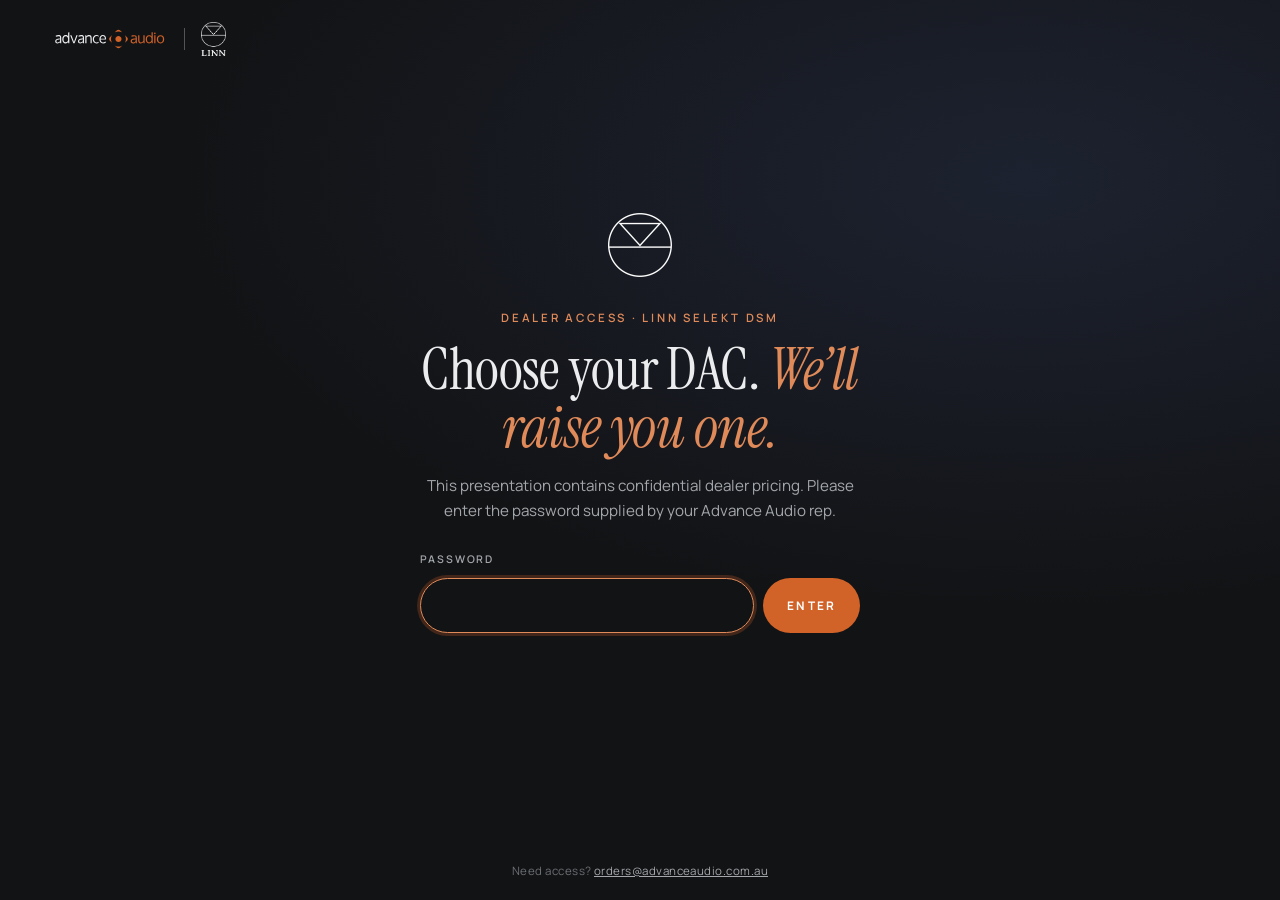
==== index.html @ c3625531 "Rename to Summer Incentive, combine dual mono totals, remove Hybrid savings, add credit timing note " ====
<!doctype html>
<html lang="en-AU">
<head>
<meta charset="utf-8">
<meta name="viewport" content="width=device-width, initial-scale=1">
<meta name="robots" content="noindex, nofollow">
<title>Linn Selekt DSM Summer Incentive · Dealer access</title>
<style>
@font-face{font-family:"Instrument Serif";src:url(fonts/is.woff2) format("woff2");font-style:normal;font-display:swap}
@font-face{font-family:"Instrument Serif";src:url(fonts/isi.woff2) format("woff2");font-style:italic;font-display:swap}
@font-face{font-family:"Manrope";src:url(fonts/mr.woff2) format("woff2");font-weight:300 700;font-display:swap}
*{box-sizing:border-box;margin:0;padding:0}
html,body{height:100%}
body{background:radial-gradient(110% 80% at 80% 20%,#1d2230 0%,#121315 60%);color:#ebeced;font-family:"Manrope","Segoe UI",system-ui,sans-serif;display:flex;flex-direction:column;-webkit-font-smoothing:antialiased}
header{display:flex;align-items:center;gap:1rem;padding:1.4rem clamp(1.25rem,4vw,4.5rem)}
header img{height:24px;width:auto}
header .sep{width:1px;height:22px;background:rgba(235,236,237,.3)}
main{flex:1;display:grid;place-items:center;padding:2rem 1.25rem 4rem}
.card{width:min(440px,100%);text-align:center}
.em{width:84px;height:84px;margin:0 auto 1.8rem}
.eyebrow{font-size:.72rem;letter-spacing:.24em;text-transform:uppercase;font-weight:600;color:#e08a5a}
h1{font-family:"Instrument Serif",Georgia,serif;font-weight:400;font-size:clamp(2.6rem,7vw,3.6rem);line-height:1;margin:1rem 0 1rem;letter-spacing:-.01em}
h1 em{color:#e08a5a}
p{color:#a3a6aa;line-height:1.65;font-size:.95rem;margin-bottom:1.8rem}
form{display:flex;flex-direction:column;gap:.8rem;text-align:left}
label{font-size:.66rem;letter-spacing:.18em;text-transform:uppercase;font-weight:600;color:#a3a6aa}
.row{display:flex;gap:.6rem}
input{flex:1;min-width:0;background:#121315;border:1px solid rgba(235,236,237,.2);border-radius:999px;padding:.95rem 1.2rem;color:#ebeced;font:inherit;font-size:1rem}
input:focus{outline:none;border-color:#e08a5a;box-shadow:0 0 0 3px rgba(209,98,40,.25)}
input[aria-invalid="true"]{border-color:#e07a68}
button{background:#d16228;color:#fff;border:0;border-radius:999px;padding:0 1.5rem;font:inherit;font-size:.74rem;letter-spacing:.18em;text-transform:uppercase;font-weight:700;cursor:pointer;white-space:nowrap}
button:hover{background:#b4521f}
button:disabled{opacity:.6;cursor:wait}
button:focus-visible{outline:2px solid #e08a5a;outline-offset:2px}
.msg{min-height:1.4rem;font-size:.85rem;color:#f0b49a;text-align:center;margin-top:.4rem}
footer{text-align:center;font-size:.72rem;color:#6b6e73;padding:1.4rem;letter-spacing:.04em}
footer a{color:#a3a6aa}
</style>
</head>
<body>
<header><img id="lg" src="img/aa-logo-rev.svg" alt="Advance Audio"><span class="sep"></span><img src="img/linn-white.png" alt="Linn" style="height:34px"></header>
<main>
  <div class="card">
    <img class="em" src="img/linn-white-mark.png" alt="" style="width:64px;height:auto">
    <div class="eyebrow">Dealer access · Linn Selekt DSM</div>
    <h1>Choose your DAC. <em>We’ll raise you one.</em></h1>
    <p>This presentation contains confidential dealer pricing. Please enter the password supplied by your <span id="co">Advance Audio</span> rep.</p>
    <form id="f" autocomplete="off">
      <label for="pw">Password</label>
      <div class="row"><input id="pw" type="password" autocomplete="current-password" required autofocus><button id="go" type="submit">Enter</button></div>
      <div class="msg" id="msg" role="alert" aria-live="assertive"></div>
    </form>
  </div>
</main>
<footer>Need access? <a id="ml" href="mailto:orders@advanceaudio.com.au">orders@advanceaudio.com.au</a></footer>
<script>
(()=>{
try{const q=new URLSearchParams(location.search).get('cur');const tz=Intl.DateTimeFormat().resolvedOptions().timeZone||'';
 if((q&&q.toUpperCase()==='NZD')||(!q&&/^Pacific\/(Auckland|Chatham)$/.test(tz))){document.getElementById('lg').src='img/advanceone-reversed.png';document.getElementById('lg').alt='Advance One';document.getElementById('co').textContent='Advance One';const m=document.getElementById('ml');m.href='mailto:Jason@advanceone.co.nz';m.textContent='Jason@advanceone.co.nz'}}catch(e){}
const E={salt:"8tZRMT6qLvkjR2O4I3Btpg==",iv:"pLkXzGleBt6xHDmc",it:310000,ct:"MPg3t91vBuZoal6Qp0/whgM9BFX2VvFXicbFtIkhNlQHrHoRWWVrbKGJF5WBDw45H5qel2COP7BXXV1QLJ49Uj78dGaTVwNsBlkGSDuSEYeD7BZfj4XALqH7YcWMFu6HdrAeunS0TGyP/EjVxHPGcnUlglDa49ks70tp0a1qAYIx1kLC/GRxydonJAafRtN8pytjqERQDye8ZQ7wVkMMoae81VNpFuWRQyeRXO5BH0YT2KS5wDyWqnlazdCBWkVQK3SfkPi4LPST/p+JigCYuyKFnUuxArcajb69dMBMDS75RmN68kxUsr+/UZ+zxWxGzC+Le6ps47Yi3jefv8Zo9gHho3p8/jyYjpB9oUQ3HP1OSwkU51knMxDXx+GKHihGMCTPVBwvW0sYoH3PqzZZbzOjUEcZAf43yKUjoWHvBUPsAexRtKQ0KnH+8ihWHthz+C8lSHK7T2XItrksYYJYyd2h21wbCK0vForAkSramEIPSZ0z0FVLUWBgM5JdMvpk9+cn7ij14W9iwMZaWdv61tuRq2U1P0G/Cxj3mv9dZdQPeuZPS8EilKGKzb7vxGDbjMdvnQ9MkpDZ+OeTp1tEoBu3AKSa1H99E0XrCkdq8dL4D8yPrOhksvDpj8daI/R8AHoLhyjEhIbp3b5tQlw4CIiboatZk99oJFw4hZuEtnewEK30JMKRxjpLJKphFPq9BYS/ZkKkoXA/zzkw5+QfIpfNd+jbY3/KX8oJLMzY57S0VMBSmTXqvYUB/J0h9vbJk3BdTWyrFlldT2Uc+Ik+8Lipmk9hpY9ZdE5oeDmEL0Su9TXCTHlDJf+nhodiUUrH3ArtiBnfjBr6yK3/Fu96sF015llMVe4jdiuajmdR+HZvW+M3SnHOCRKsl0sBkPN1MljfY/4yH4jfQds0GDEScRec/1pJlqX+wFtkpf7kPgXM6+uTd6skZmwiXMEvRfpZP6PZC0/k2LcDv5f8s7/64HLedBLDLSXzxLHe36FieSP9ioyHuYWO4qUomHqHvW7QpwRDnTRH05BevUQMyEnY9aIikdesGK3KSlxgUp4n4ukQFfgirD86cWZQ4AN4GbgcFpx1bvnlLyi3BbvzmrT05ushVhwUQv5ocg1evvcnDiFTx4jiU7I7D/eqOxiNusUcGtaPieOzi8CnVD3Qo70uITQfT8wC36WgmsnbEFbxsjaVlXjqDVxKbn6CoT/DPtaZWXol3p4znrYiR6LQkyQB+eUyVZ7ht72oMQoS483DEUzP2+IhZN3HKmz1Bdpx2o3jGTyp/svt7l2jYdTuCn2cg0okr2ZzhSFqmTiMscBE+2h/BwVWw+Ldw1aMfR79+rdaRAQQwWjmt71/0xOuEaJYqiIE4K7DglA8beAgxpA4Q5Y95qW3MKVvvt9YID08Desj4QKDIn1qOcEnJuBLCAyX1m+a7TDAwqc0qSkdT47lA5fKRfl2Sk9UMMCy21ybGsb1LjCaSbmluvOASICmShO1j8pALlUEDh417y7fS4VR3kZohPIVTkJ/TJKO83pYHbzuz10AhZLn3z42sMePHtR3QWSJaiNQKleZsmGe+JOfYYxxmEKfi8VVY9eCYGf5CYL45ltkysC3YPfh/[base64]/0JmaN3EmSfM1PNxCSe45UVdpHtiEeHpF6ACamoPOF5BRpb9WDcEj427zs4wEROenxn4885u5/QGqBYml7JaBISfVcqcfihH0uH84isUmZ+TQLT73rKuiiS5UxLsk4jjqUG6XH3INKYL2xuITp8r/hth8WhINdpzGhfu1GXyWRzkQrkrO8Sakj+IhGAxQLlIiimXEQDAiP0ct0f+hakOPcZH58a7Iacz6o4ys3kvcfDMA8n3ALUlxHgjCTeKfFFEBnMAmE7ku8LMns/k1BPQOaaPvMY+B+yvC+J/oRxPHtsmfPh/XVDMA5U+Ogi0ORdcRyistvYrom5kcF/MOrMEPMMDql18jF8A97SGEuGSs2iDl/Lsn/GXgrIxTLgpDwpGpr5d9ca/bZISrTi95BJ3fGnOjq+j7d9MUM3ben12anXpWsNZp4xiYScw1hERpvBZLv3lDmCMIrbD9hX7V2spTYIXItZ5ul31L8rhHAqj1+Fo8T5ne+Jz9fGPpnDzvVjqbg9RveRwRhk/7cooyhNTdFN6qX0b/RwkseUD/[base64]/vBLYRwDbeE8VdWRIBjYMOkQYBK2S1jckOKFkF0KZv6R91PtX5YVCxwkApVG/9Her+kPUBgOrVoYp80VymvdRWF/wW7cByBsB24YHx/ZlHOR22fVygwcvWyJBTN8zdSfexhds6vrQsWhGF9uA4gsJvDunUKd46T7plit4sLAKqOd5oCNaO7c2hle+L859Pd/TuDHDvrujayVVNtOxeICMumU3R9EbFAEn2lN9ewA3veCsNfJ8zoJ04uuPJZIvPlzn8XRbL/4pXyNlBY9v/xRCSzAnJ6eNhqheVha0fghLJE/KIxMgy32dul7OHf0H+RK5nIsHPCqZVszie7WumHfw67O/76wNwtTplBFK2AGMRR08+XjfCTwCR0anWXMs4c+OjYsejngM199oBecu/nNnx9JuDvVBjRRm60zWKunL9b7EWbxjcVrpn2G3lNQr1l/hxFZgP5lT3EtfzkoYxBW06lZldHJKBbLt76Gz3cpchIy4C31xYh0mGEOjoUzAhcB4yaOdylBLI0qboqILP3GR80lPDFFW51i2BkKgkIJdVw1sFpaj4uNtbmVLblbfYLLqcL5AoPae5DkjvrXJwEzZ9VCMd45/6s4rcQojoxhNYwbRzCHC1PqNk3bHV5Qmp9c1C58LHHDF4J3Wo5RCEufuPuXzSsO/LG3TjoPC9SofFbvrKxKi7NH2dHgearpEBQLOvXxbjzExZGlFMyO1/CBvSnHjaPu2M4NJzyD4g7Mc366uqMOi8JcHA+0/ewmucjrQvyakwCwIxnqoA6OioKgCRtz7+KbkirijUjorUO+IHK6057fu7NduRYUqOG1vmWzeHpNY2v1dMTvE/3b85BmIBvMyKqBk1kP6ZwmAz23lM/sQiTyV8Pf5D2N8+twP0jBsnP4LGnS7qd0fKuS9PiNAngUJ3WKJzq7aZkKrcsm7vzRC6cHePG8aoGrIGc/kSY+aANovct6rBPxsFWhXL7F/5PcJ85svE2mRgDEkP/AuspkviqnBOysbkRElhzC0Ak4F2jttMPjyyBVATdjy91G0HCg76u81o+iMVN+6fKc9oEhLwUOwrMbXpNINbbL2EZoc2VibhYQsmIWxg+2OFx/3VzFdNpFQxRTIA0/p7SJ6qQ7lRWcTrtlZQHixONJNzGzXlEYtxsHmnqq+RnP++f9Cy+wOBTB4Aozn5zVjIUMaAsPk/FBPmHEFjPKF/ewV/tlm8Wv91IRtV/aW6FYPSdK4kd3svHWUNqdlvpieGqaUx6SlrXFxIPS33uOhTLB17GLBzA+19GCqEElHawU0pOcxNKztuOXdoN0MzNPPCWjoiWAES2e7mabOHt4NnpYinkI+0SM54i0FOKXmtahnQ2HWqFjNwN84++dyf8GdTqW2t7cZN/[base64]/N9GXDjg+P8ctxnGw7HtznPb3RyyU6jo6K5aIo2SjpW0nRHwFza+SzgKl1WMDbOItx7Ykj732szAYvlo4UTfrk7xCuik2ISdHGYmVZziyIl6+4LBd2ZqO3shd/+GZgxNGvcfJkPw53GKp+qaAvMvFX6Zr/1plEuNFU+m5FyNY2xpNJH4D8vneObEZsEldeYh1Ztqh24kVqqasjJaRPOKbd6aIdsJJyQIylincoxZMutHKVvItdxcB0NUnfxDqv7VX1av8N/Ephi4n+Uv8Hw+mgmAu4tkQCWhbzxK9Bwo/OWaBj7xLOjeVC9divxZtmhL1ljJ8fECsfqm+F7AAxvZIr+3WRYX3JIcjiMi8pmydu5ZGQYGXCMak+koSWwHCP9agxTlec/YpMnVkB3xAuwZU2BCciEVda+smZPV3JPLauna9oAXMMc09UWbXp/61c+Cv20NTIc++/4RWBiyphJRpwFfCiLYJ4/HFiE1EOPiWCmZ0iQFuB2NCh5QK0Gmh3J9BKrXJmoy+kjA3Ykoe/15qY+J+YKG23jM/FWHweHG4nd6iOYcyK2/1+FoCmIg98/aRuzCbzN1IbLoQ+5K8qHP3Bq2UjMgdPCUkFb/uTjyUzz7OzNo2tQ37XMlQly28MZ1yECgJND9eAv2o8I7kL040LTfiNGtmwVdXpV2ChzeqMHfOobR3PdRN0Y7F2hKpcrwyv2jFdAEYZXrJL+xP0Qyc/WOPsN33vgsxrXM6stEp9UOtyt1FekZWl4kHJoXVC/5SwR9+Cmwk1BeTYRopwr5rfxjTsKYr9yn1hAttFLJ1L7FKqoR/LwpCp6FKNEvxpN/6UleEg/TVEki5bxQfEGTE6w6LIa8M+pWEGp7IzGf/8nUCEGUyKVQA0Q9G9Ghse79nY2y/sNB/solUrBKIzexdfl3j0/TAZvSwT2bOLA2PQySFiyAl5vUSSrwGxv3xSdfniQvyKA6LqVeRjzikc7Dv629WWOfaFnZf7oCvMKrMdEEfkmnyInkjQuswnbZvOlSg11rTWD6FPUbAnvuxq7mUYq6ZOVqDoFN5dkz6Fy8LqULQ2GJ9wBWD1KG1PHNy7Mz4oJ4n10eR3unVICAG/FwhPLqdXc0h65KlVcTubLiJ8DqeSpTE9BE0lQzh0gyNdyb3YqUdoJSHkXr+OwPXhkoATVkdz9qpqrE7ieC/A3zldZLvl54aWv32xBZSi+bZ+MtMH4R63q9lujsxPRrpzzOcxYArrIHiaDQ4bsHPu2nzf4EVYDXWeE/g2q8DwLw8gnajlQuw2D82vZBS//Xc9T1FQ+zxbcUuAaPLGlkSWNv3YZygoot+EB7hFplIhlT0VguYQaIo79HJjeQnBcJUHwZUC7In3XinLxhU5HasaR+n8ZrdPFPZoqdlPeU5B2b/uV2tDG1KbKhb5IC+m822rxx2kckFEw3kgSCoLmUsadP/Wt6aVY1wzqNjNhGcIuKbcCEMevksX+vCamnty9xSBFl5EtAcD9n2tQrJURoLWbfctkB7VgxO4i6uiOutM0VFZB0xibqaaggroE60F3uR8gzZYpEvexXTSz8vlAvsSSX1F/QUwUPQfPcf9okF4P2ciB1ELMiGvlhezbNnx2NA8/EUq4CT7p3AgKNq9dAShkPckG8OSEpfpcvc+oHpT+ScqNuBA0tXlhWO0ctzr7YqTDHJbE9H5dy023DTE+uOInrRinRr1xv2CCw4sNRBrV86ptOW/Lfq2rQH2uR0W9JyGA0ivZyd/0RlpRG3a2nH9fhHacf9SWxfq44EpTICht+J/qln/ongKtPT6T2a/F2ZxM6reWCfFcRxrD4VsNWxH/+Gd1eysxQD/wej7/5CmJBEgxEe5nh3DWACiOAjlbE311AmqzX1HFF0a8Z/V+QmIeViFGN90RlUgb2xrH35s3ZOx93nzpCv1trK699c990n6SY9fltkgvlAxanTjXjxIncj3LsnjbgWCUP/tzx4R6+mrRHCI1DWrOWjzOBFl1iysErE4bKdwSxPVxGbeCZsSeefNdZST7ONCzlApt5WCUZ19ckU7Z6V1TxzX95eobxMwtk3tVXDdzGx3X7lH0z6VKnxcSLqg4ooebuoFvs4ZK20QpWRRPB9RuRppVH/NRa+Ginfi8b2sV5i1ZtpnSCO4TRQL/DYGRIYdB5PVq/hppwg67hTXucbKzkzkptEeGhbcoXHb0WKKZMNjgT9b6ImfAM5suDoibNe7684nbkEumt1VNoYw2zQsYAdkZetI26Awojju6D3otVowN6dlWqhHQGmvP9g0sWZSEjZx57IMGAlnqXg/wrhRE5skpfVGdcg6GkWqgbftr3oO5cB0JRaftqz2dq1vA+ViH0Wmff67Sf81pKspdcMx/WVOCetKwFUMYm1gwVYUI0lVY04xMUh/wmeXNMHFiFouYWS3mOC84NxxT5WWBT4ESP2zxpTLlsUiphCt+9zBci+VFn1Qbw4bldzSR2XzF5FHhj0ZZJ7hkaLnTMpOyCwIs7baBxmw+sHr0+llig21beKtVSbF9rJ8p6U9S8Y2RyM1m5nN/MEIpqUy3YCAd4torlc6SkNoxRt7kRVyvMJzi1JOSeOCJUqZ8YOTel8V9vXUXS3MDb5B5wUxR10hrAXc8irDq9mZwtysgcUu4G5019oX1VwznoTsOc8M/S683aErTFZiLY/MRHERP7yxp53mAF/9bZlZwBnQwEEcMh1J4X9qYtXFoGdKNj5LXWIGePGSv10GUoTPIraBkLXvPSRe45nDeHqyuRvandsgg9HC5O9clGB/GbPOLJOCVVf9hxqL7VsDVLY5wTFu58q0klfKN14XVPXOntvHBwWu8ccVFoScX1ZuWBYS8Q54xYalihP6Q/k0EzVAzcka1tlGEH59eFC7k2qW2TAwy0qlwkFn1urT8OqGaTTRccQ9fIXcQMIOU6znYevbHVtm+VZ1NDUzm+5GqATuslAdG4AczsO1cw31f7ylIgtoCd8omYkHJ4H7aMefa6ppawUBejykv1O8aBx4PM6N3hvQhAD9/pstc969bT+TyJJj6eXRTgvUFR2hN6sIlpHda3w+h/VL0bPG5uYSg1Scucj+2KfeTLhf6rR+iADqbX4WhseMJLoVYMq06UrnqZ8NiamNck4NfFlF5I54EDcKGWDeoghSt+iwnhA8IG8z/yllx9yx5BE0R08xLo1cbllvM9GHjzNX7+GiU/6gIDRYgE44XxRW+CqLbNSV1VQ2RL339jqI8pSZHKOWXiuv+FvHQYALowTsyF7Obd8EMegzMu+KT7bITV+BQQ4bho2F54dIVfdioX2YSKyVqgmdWUKwnCJqw/DJuR0IvbZqPek3YB1jNwdGuD11loqi7hvnTSavyYkj398zhh25KehhdU1V6KakhEG/ovpYK5BejWgfhIlST7t3OwfTUWJ+/+aOFdZcNRDgcz+ZizLp7/2DQVQu0OQ+p7Lbm5hQgRxVq5TvqeEtLbmU5qIphpOyK3qF9P5L11ab4aiuIUha6KfIonMAdowyDcWxS0YWImHGQoCnPKvFIqqW9h529u1zbvlgaA16l7bK2KeLWDbjWbYdht9wbPJaD0NPUYjWQNo8AL6iSGX++ax01/O0s2IrugPkWG7bKcIPoBVhRlDcmV91l0XH4vO72CaQvRsh0B2Opcy8tZZIbdD6il9+1L2udPzfYo9IX4DgfWM2Y1Q0MJ2dC5oa1lgFHpPr3BpShU5vXeSJ2QRRJBjbwjm05HTs7ARpOeMLJa7Qvs/Vzg6bC3yyJaYPIji/gtfu1KjEeW/m7jN2SJZmU+ZoCgMUBCGSFtR5Uvuq8rwQ4l2YI+ziPSDPVvD7Z+lUAj3n1xMXBe0ePwzPx6+HtwcSJk2bZhmAPC6FgtI3PWjfkmcdw6M1dniST7U5tpqstw/z8hgo4lOKoOZyhYQWu+nw+xBcn8WJovQl+OqwwxKIrTdFeCXgyLzKUihdi4sb3IfchK1lU1CwaNPgfUlZucTSBjPIw017SdKZ2V0ov91ncM/CganBhl1tagWw/P+kJzYY+XJIqq6h6DBKyrZfo7SxDrh5VdRMblo1CWnyQQcvZR5avdxptVocd2+89duNxzA6sj6UBgVx/h8TiInGlPPCRI3IQw11Kd+HJmm+wQFFoqPjerA24LKIMmxOyQgfN2sTJCv4v0UAYuUtFH65Wl/QV4oA1UvcO0PjIv2SMQNOiJq7hWzzzoGdcKtxC+uTfiAgGTR/Mzm/kZm1H418rkJcQK0HWTXOYD/JQ0vEcu0j+z8FAyRR5F3O9pX0cRHwYb+xTA5m5XcAw5rIL1YZOSfo5O724dTXTj6VLSl+BvYFETyCCpEG2U0AH4Q8GnF6RQeU+6usJ6Bk9qFj1OavutfmwNpSQ9pFKL4IwXc+ii6iYliGynjWvZ3bK7bfAfRAWNdoLFs31EGaXLYmkm4f0UxIJXc/92E86n5oWX8ePG441HQnDUZOuIVq7hrRrjKBfz/y1WbFyKcXu+xWROOeFaX9s6VnD+tKbIISRqqcM2F3MvovcELmC9NYjFqiSdjDHnRPWTgwvsrJviXqybH+uy66YZa/Gvw0EsNbjG9z8cGocbbxP/kG3BgEd47U0BZr8ljBilq2Y99GDsbDYID+VNZHVxmljZ4XETv/KijRnE8Gv7qPH8ZraH7stQgTKHFUkHQ2t/DhKv3FdmRwJfOa5o70mqPe21CknjBRJlUHbyNneziriqSByyWC39NiilXIgMC7QhdPkhiQb+miIxgo3nmk214sC7EwzFrec2/WuX5T9MRRstuyWgHp5fD4KMU+eYDNtPGSu/C45ueL4rXl41P8+RXHAN/sKODf4ZLv6LX7rJfl8xgcJaCkK+1H3HUcsLaD6WBV+lKW+RjNot4ec5CDayVJxFJvUSCZS5mC41IO0/E5FKOYIO9F/HYPqdaguCic1+q3ss1q3T6msN7PK8G8MfMdJWHn8ZHv4Of+ETvSIognETzyim5SihF1+7ZEN/AMrVB0U0U95jueyIXMC6ZGdr8JOAuQ/ojhOTElRzChBHsqhG2hNsJi7Piq+8HCXgXIpbXaz2xy+4vJgw26caFeZ3qwOpD5su8kioTfhSdXxFzy2dEAvMwsASri7IZGQzhYOyG/+Fswk3kJbDGIj/yCWO4BU/hrE+zvleZAgiloEoq0TZca/78cUivUvcMIONlXZikQ8FBJf8/s17i0OTlOgNxJg/r7EGBYo7KTNaxJ4APSEohi53sIHpdU3h+Ym8Xcq4X+cJlA7BdZBvAaJbiCB0UAKopc7pOfaL52Bij7MJr66NVB9qHlfR73b3RWO9UcLtAB2BXkphMmqRWjrY+p8NM9L7P2usFNhlfmkgKYL2M6Tx4wK84SE09K/dZ1+SmiUXd61svJ42OWBbvy/0xUbvqm2J/AUS99XwcSbnDb2FBe7HpRvED0NBRWyRFtbNRm9PU92BhL/[base64]/R89bWC4h87Zh1ECZaQP2tqIts7MdY6gNxaMrfsc3qdq6HI67Q+WZrWPkzTXrnq8cBKZaXYJxKKXs+xkgAMve0q8hnXxsOSnrCWNAYNQsFdMHPw+mT+05Y6WBKy8PZOQgFCqwPzVMExb+LZumaVqnuTOO/JmoRtwJUNr5DNJDX40S3ngjiXN/FYg6SSyFP1P+LKU7OWXeLPT1KCUDQPFQ35H+nhVR9/044sqmHlJY2d6BUzY+1lrEX2laHptykysPVbNIjsGvWzUcNbY0bfUH/Bd/CwTftk+mtmPrCtAnoj775h9IcwBUjBPNW+VrjljDYOsX/WZcppYQ/[base64]/YyMTqiHNGaLdyz2ArAetDPUo3KvzhCyISFzzPUqp2ozZJdIUPSJGfVWltEmYXNqvG1hi+6lIqTt22csa9JUz94wdFZUXM7LWzqSPQjGftCbHz69cfqC7WYNmDARtCg0vgeDApS0YI2cjHsflMtqcFZeanNKc+M2nutfX29Eng87m5hMn0ybBwwwgUpQJQt64Mgr4/WjzLiXzR62Bzh39m2qXFJiLSzlfXgI9PlnrcKSMlfgjXBKd7FEZeboeOLTbOvYfYHQVuunoyNpLVA1mcC//Brz/KJ2q0oPt6SJNIKe8PFw5UB8KpMGIhrAa2riI1JcVBtF6dOf8RCtfCjhxnBrXFg8i8MNJ5rbp8tvQiqbR/72WDCkWyK6+zYgyBuNOaqcpGIm+Xt9Kq+xEBLYfTcpUajW9Z9wDWv70PTz68vYnqYzVj5uNdjxN3BDVyOjRoWVCT9g0He7j6t/f/I5clwWENYk1ea+YNjBgSF6vHhAj2qgbBKM+1vh4whh6Ec9wHd2U62WC2ZQrOV/WoSdjUKhQyN3sOypFv8XIcz14THY1CqDa6eBC0o1emhRuw9oXHyltjEVhE6rY9YT3YtjR5eoYgDmec3f/lC2AHl9rORa/WIKOb1/AxsB2FEXdr0FbuK6VEJJtNMAC5VqHvmCMbDw+cXczU7Ma1A0b1BB/F9SZCHD1elo8PhI2MaC/s5reXxJ8cP60+N+s3jzaiz3AmEprZrSkmK8lKdrkWbaibzAmVUcycXFPrc5wpjEgxpuH5brn7/QNMamt1hwyitCC/BgexzNUyFwtTuEe3y7nMKmLCcJeVI1JXYjEpHfB+jC2mptsPHZoDmoWk8cdm6nb5jnC33oL3cAHZLgODZ2W+0BttjjojnPzEWm5cfheRwhXd6e0L6kZy+ab9B1f9QOjOJmoJQ5y/E7/nXc5l9PA2OLtsgc3CAcWshBjbQrnX2NyHS9H8LpE23E/wh33nJ0ri1ygIyhBXqTkxQ027DkLhDxsv7bIaG5d+YDXfxpketTUlGMXvFsdNw7lZJqsL0r/s2qLGaoLPIzVE5R2ZZ0fi02kyEt/B43LDe70cKR4OCoPf1tcBrpSphc6TiuPiVp5pSsy/qyERCgiRn5obH0Hn5ijKZKmAutT1l7UZkVL2l8QopQ6PsxD7JO80wCV5TIDl7mMYezJsKk6Mz1rQx/6HeioXe9JdbHSUbsPuHy0jNIdHdd3xgeTlLbVrnzpm3N5JFVAKR5ZztcCxhW+6L9mJ7sldP8ZSM001wYv8oqhKiccigcGV6EjAlXs+DgXc67ZTA1uLV9TZQzbwKCTe8MF2Su9TUuIlEgmqvKhxUjsZPlltwK25XRkz/jGazDIijgkOs88H65J4mH9FBk0LUSh9Kl40XWgVzV25XiYtoskPZPr6xB+DLfRexsnRuEd7YkpVtC+B9M4cRk4bd7DB0Fx/94/nZvdq6KVAN+cX80vYtJYonDhSzdtlfRGalGuua36dHkDuPRHJE819lCWgk+K5jBLY3ZrFM+tY98LGXgeVDbj/1S3LwUP7sJMvB3KmT/KyiQVHwCSG1zdCdYXr6rqj3XxpIgbScHSkM1WCZ2Zx1TMyaAjx54eJED5DDYVTRRz0518P9X0MXlPPa13Tvw1QgweZ1gP2a2sll743XuOXao61J3ZEvP+Cz42c76J8vWYmGnvj2cOf1qtAWpwAnBDrj/BDjE6b1KIgmggfqJsrwCWEG6yO62PC/XxpiaCNxvyh3KDqdYAFvrcTjO4Dr8XSaiAT2Stb5+9Pdvu8cy/gfRjFI4NH0/1lvYkDhFKBgkFbAPC8wyv32uQL1NGv05JY0lMaovcOq/TtJC08JwzBwM9mgxy53V2AWJmdAsgM1pdAM8V6iOLeoc8CufbiALYTs+pCeZJUsr63qgDWjngkJf4dMhhtHcq2sP2sXlfrUuaV7riWIh/TfXEvyCtfgPU0wWcJOaYmPeWB3LaRFLxLL8IJ+GhlPHkyPd2II3WeN/uSz7Wu2KEBhjUbXmlQy55n7gtJOHkcVhsPrsB63VdNX3VdnfapZQTEIzuH3u7yDBY1/n3pjrhtWjh+uEs4Z8LXNwJSwK/OhTzejElbDr0m0rZx3VtAsTRhLL9YczVKfcBcp35Ys3TuyCQ7hJKFRwhaC0UP6azsHnbfQmtaytHptw0PnGtsncUpvEBr5ZaJ1g26POGh8XX06/pWfbN5BWeXIpYiKkeGbWVcJbCclDQXiXpZHuJiCg7lFzhhpb7UtlJtmZlTYoGdpJ9s8U6INwGVPRVJ/lS/4FC6oOJtRGu4a/LYXqZSbglY3nvBx1kAbe/EYiJ/SK55jO4TSnVyMNAYnlEySNPewSALzKNHBKpbAX7kVJyewkt0kxTYtPXbaMyswncIeZdB0+WzMK1B4tMhKEh4WOOFm5V3sHaYBG29fp8DRNuUag2zxxm/SFoYRi6418+Md9ta+CTekl2uY6iiVfVdSzew1n6zH4ZWO3lf/TzuQizrl4ttC89U8h1QvfUzY9exZZd+GpRIkcx2MuHNPXVIa9d18B7c+OsEGTBnMofrqjSXmTgVoEX0zRZ/2kNXQuHjX81UPrZOchTornG/mzbaPCbusotfJSggvq4troF0h3Qx/0Ay3SBzbsr4RxwPVQTJcIKtbTUgzzWIe8h2YDZInZihcLYCKylEp9TeLWafjuxO9TQ6YDqyATI/GRIRGOVKrUAXGeoKxX7RJB5vVUP1hGjYJgqJtBDstNU9Vva0UyqBX8JXoTxVRINlvBk8dBwIC/jx7D75mKjV0dDpcE1PK8HOGCybV7QY60LW2cO5i8U7rzhJikM4hcFlhGX+2tPnySjrDb1eD26dQQ2utuOwy2NtONYisp8+g5Wx5Loyiw0c8GmmHdnqzzUVtT2ZOISkS/CKipTlNA3f9gXwNXbVK1njr5usRMZyFCNoh6ltBfbeNOUPSrbJmB3Flb9Dm147x1GLCA5Ra/qAfuh8BXxI83UNQbBGZ4+bZixpwKi9WLPVBxO7373XOF7xp7p8f0hBT4ufouXFNir/cz9EUQ3ECN0dK6wAR6kwu04QoALRwCXuMi02izFNvHvcEUPMfv31xGetFTp+WibLrhe4C3cf3UUHhQ7e2YyO90yrJ5XcTQBWhx0CpknU4AdGsH8Qi9UQeRN1WowzyWd1Gv28lrrlr2k99lSWA+mBqAMpbPsgh1NlRctmiDyk6zTlPuVTbWiFSGbJ1ioa1QKElpBc/BciwC9CASY5Cht7bURzdA3F2QL4P86DrfXMXrAU0AnhLb125GFafTkicibFWF2cK7EY6v3l+GjbDXyXitQ9Z8+Kt+duI2PWDp2AIt3T9ve6wgL01jv2XNloxDlfVP1KEe5v5llXl/onm+jHltuQuNanzqdaVulCh1bj+AJQOZexK3NFmtqkCi763pXE4Eve7ZuFt1oxQXsFOCObW2VoKk7CVP/uDhkaWP54Nu5Krr76eb4TsJ4mzTIx9J29qCDe/kj5uFaMWEnv7NnXfqdHY4txv8PpcBxNV/i+HyxuzTpuLKklN3gW+EOc4vD1jHIJjvUiX5bujyN+HrMpwIWcIVD6hlKy1WpQKFgufW3/8fq58XuBSNOzqZ0Q/2ZGi/n5xg/sD/kIxQPrmWvcyV/twN6yoFY0QpY02gCXg19GIEmZOvk7GtpIFc1/LDHOkM/THyuf0ZKELMJTt9qoyIC8A4ZuudYCh75qvuWE9OTH4u2DU99VJZWWr/7PMjd56UHL5jAt8G2v6k+0wz1YtEW2HVzAtJkeFeZ25kEtmGzm+VcN5x74B/d02X1U8yEA69w2i3LO2LVgXIdXZxBogsLeGAivzi5NiepE2oQqLIx2uOzXUWa7/BbveHxTQU8Jgo/g1n3kWW6pDuXHVEw0pFR2ZH3hT3PJlcvbt6KCe5jxQyYktT14shPtxhhzjix6yQRcuKQWfo5JS50CIVbdioWojEELg=="};
const b64=s=>Uint8Array.from(atob(s),c=>c.charCodeAt(0));
async function unlock(pw){
  const base=await crypto.subtle.importKey('raw',new TextEncoder().encode(pw),'PBKDF2',false,['deriveKey']);
  const key=await crypto.subtle.deriveKey({name:'PBKDF2',salt:b64(E.salt),iterations:E.it,hash:'SHA-256'},base,{name:'AES-GCM',length:256},false,['decrypt']);
  const gz=await crypto.subtle.decrypt({name:'AES-GCM',iv:b64(E.iv)},key,b64(E.ct));
  const stream=new Blob([gz]).stream().pipeThrough(new DecompressionStream('gzip'));
  return await new Response(stream).text();
}
const f=document.getElementById('f'),pw=document.getElementById('pw'),msg=document.getElementById('msg'),go=document.getElementById('go');
f.addEventListener('submit',async e=>{
  e.preventDefault();if(!pw.value)return;
  go.disabled=true;go.textContent='Checking';msg.textContent='';pw.removeAttribute('aria-invalid');
  let html;
  try{html=await unlock(pw.value)}
  catch(err){go.disabled=false;go.textContent='Enter';
    if(!window.crypto||!crypto.subtle||typeof DecompressionStream==='undefined'){msg.textContent='Please open this page in an up-to-date browser (Chrome, Safari, Edge or Firefox).';return}
    msg.textContent='That password isn’t right. Please try again.';pw.setAttribute('aria-invalid','true');pw.select();return}
  document.open();document.write(html);document.close();
});
})();
</script>
</body>
</html>
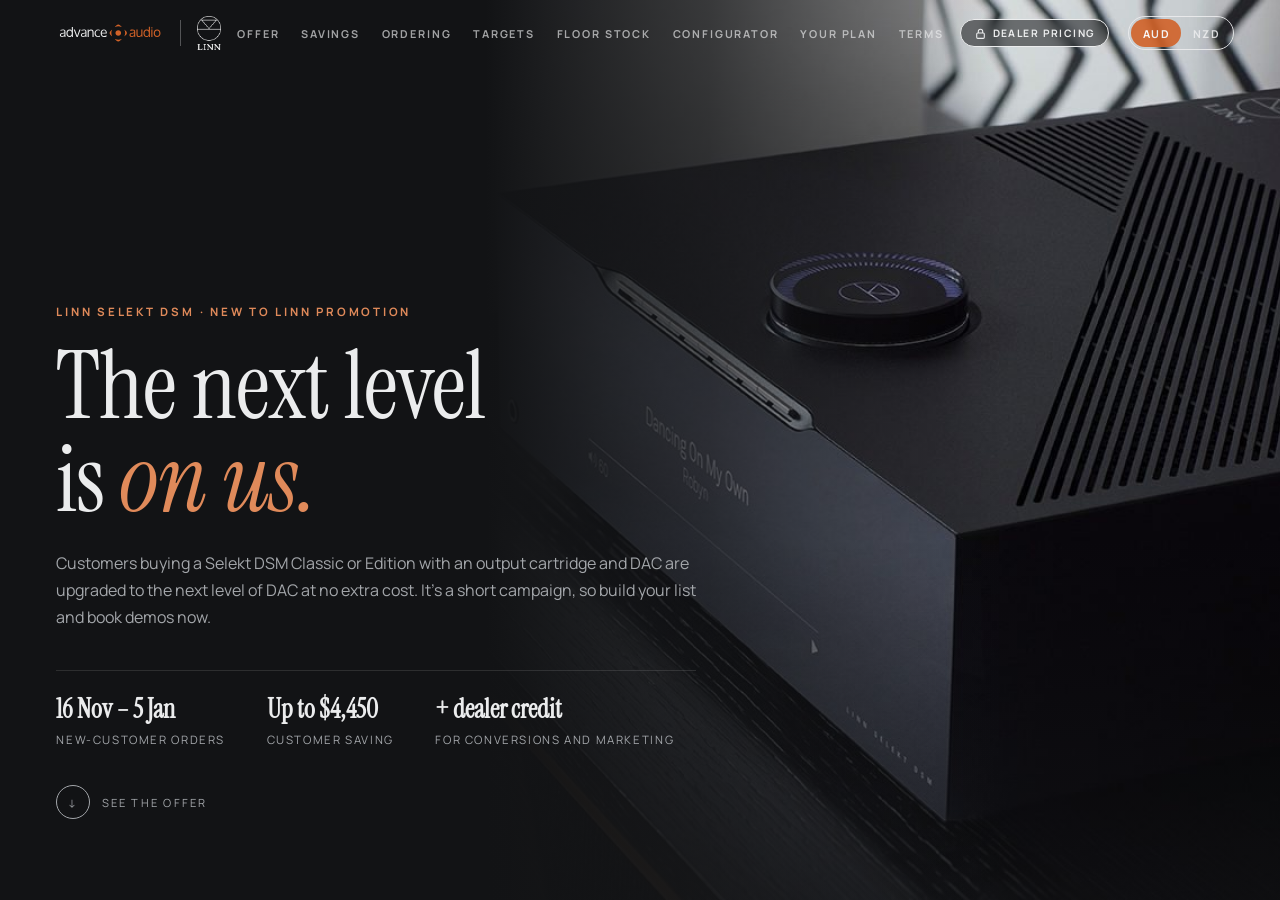
==== commit ed9837e4: "Public RRP view by default; dealer pricing unlocked with password Co-authored-by: Perplexity <norepl" ====
--- a/index.html
+++ b/index.html
@@ -3,81 +3,563 @@
 <head>
 <meta charset="utf-8">
 <meta name="viewport" content="width=device-width, initial-scale=1">
-<meta name="robots" content="noindex, nofollow">
-<title>Linn Selekt DSM Summer Incentive · Dealer access</title>
+<script>document.documentElement.classList.add('js')</script>
+<title>Linn Selekt DSM Summer Incentive · The next level is on us | Advance Audio</title>
+<meta name="robots" content="noindex">
+<link rel="icon" href="img/linn-black-mark.png">
 <style>
-@font-face{font-family:"Instrument Serif";src:url(fonts/is.woff2) format("woff2");font-style:normal;font-display:swap}
-@font-face{font-family:"Instrument Serif";src:url(fonts/isi.woff2) format("woff2");font-style:italic;font-display:swap}
-@font-face{font-family:"Manrope";src:url(fonts/mr.woff2) format("woff2");font-weight:300 700;font-display:swap}
+@font-face{font-family:"Instrument Serif";src:url(fonts/is.woff2) format("woff2");font-weight:400;font-style:normal;font-display:swap}
+@font-face{font-family:"Instrument Serif";src:url(fonts/isi.woff2) format("woff2");font-weight:400;font-style:italic;font-display:swap}
+@font-face{font-family:"Manrope";src:url(fonts/mr.woff2) format("woff2");font-weight:300 800;font-style:normal;font-display:swap}
+:root{
+  --ink:#121315; --ink-2:#1a1c1f; --ink-3:#24272b; --line:rgba(235,236,237,.12);
+  --paper:#f3efe8; --paper-2:#e9e3d8; --text:#ebeced; --muted:#a3a6aa; --muted-dark:#6b6760; --body:#4a4741;
+  --copper:#d16228; --copper-soft:#e08a5a; --copper-ink:#b4521f; --lline:rgba(18,19,21,.14);
+  --serif:"Instrument Serif","Iowan Old Style",Georgia,serif; --sans:"Manrope","Segoe UI",system-ui,sans-serif;
+  --pad:clamp(1.25rem,4.4vw,4.5rem);
+}
 *{box-sizing:border-box;margin:0;padding:0}
-html,body{height:100%}
-body{background:radial-gradient(110% 80% at 80% 20%,#1d2230 0%,#121315 60%);color:#ebeced;font-family:"Manrope","Segoe UI",system-ui,sans-serif;display:flex;flex-direction:column;-webkit-font-smoothing:antialiased}
-header{display:flex;align-items:center;gap:1rem;padding:1.4rem clamp(1.25rem,4vw,4.5rem)}
-header img{height:24px;width:auto}
-header .sep{width:1px;height:22px;background:rgba(235,236,237,.3)}
-main{flex:1;display:grid;place-items:center;padding:2rem 1.25rem 4rem}
-.card{width:min(440px,100%);text-align:center}
-.em{width:84px;height:84px;margin:0 auto 1.8rem}
-.eyebrow{font-size:.72rem;letter-spacing:.24em;text-transform:uppercase;font-weight:600;color:#e08a5a}
-h1{font-family:"Instrument Serif",Georgia,serif;font-weight:400;font-size:clamp(2.6rem,7vw,3.6rem);line-height:1;margin:1rem 0 1rem;letter-spacing:-.01em}
-h1 em{color:#e08a5a}
-p{color:#a3a6aa;line-height:1.65;font-size:.95rem;margin-bottom:1.8rem}
-form{display:flex;flex-direction:column;gap:.8rem;text-align:left}
-label{font-size:.66rem;letter-spacing:.18em;text-transform:uppercase;font-weight:600;color:#a3a6aa}
-.row{display:flex;gap:.6rem}
-input{flex:1;min-width:0;background:#121315;border:1px solid rgba(235,236,237,.2);border-radius:999px;padding:.95rem 1.2rem;color:#ebeced;font:inherit;font-size:1rem}
-input:focus{outline:none;border-color:#e08a5a;box-shadow:0 0 0 3px rgba(209,98,40,.25)}
-input[aria-invalid="true"]{border-color:#e07a68}
-button{background:#d16228;color:#fff;border:0;border-radius:999px;padding:0 1.5rem;font:inherit;font-size:.74rem;letter-spacing:.18em;text-transform:uppercase;font-weight:700;cursor:pointer;white-space:nowrap}
-button:hover{background:#b4521f}
-button:disabled{opacity:.6;cursor:wait}
-button:focus-visible{outline:2px solid #e08a5a;outline-offset:2px}
-.msg{min-height:1.4rem;font-size:.85rem;color:#f0b49a;text-align:center;margin-top:.4rem}
-footer{text-align:center;font-size:.72rem;color:#6b6e73;padding:1.4rem;letter-spacing:.04em}
-footer a{color:#a3a6aa}
+html,body{height:100%;background:var(--ink);color:var(--text);font-family:var(--sans);-webkit-font-smoothing:antialiased}
+img{display:block;max-width:100%}
+a{color:inherit}
+button,select,input,textarea{font:inherit}
+.deck{height:100vh;height:100dvh;overflow-y:auto;scroll-behavior:smooth}
+.slide{position:relative;min-height:100vh;min-height:100dvh;display:flex;overflow:hidden}
+.eyebrow{font-size:.72rem;letter-spacing:.24em;text-transform:uppercase;font-weight:700;color:var(--copper-soft)}
+.paper .eyebrow{color:var(--copper-ink)}
+h1,h2,h3{font-family:var(--serif);font-weight:400;letter-spacing:-.01em;line-height:1}
+h2{font-size:clamp(2.4rem,4.8vw,4.6rem)}
+h3{font-size:clamp(1.45rem,1.9vw,1.9rem)}
+em{font-style:italic;color:var(--copper-soft)}
+.paper em{color:var(--copper)}
+p{line-height:1.7}
+.lead{font-size:clamp(1rem,1.15vw,1.12rem);color:var(--muted);max-width:40rem}
+.paper{background:var(--paper);color:var(--ink)}
+.paper .lead,.paper p{color:var(--body)}
+.sec{flex-direction:column;justify-content:center;padding:7rem var(--pad) 5rem;width:100%}
+.head2{display:grid;grid-template-columns:1fr 1fr;gap:3rem;align-items:end;margin-bottom:clamp(1.8rem,5vh,3rem)}
+.head2 h2{margin-top:1rem}
+.cur{white-space:nowrap}
+
+/* bar */
+.bar{position:fixed;inset:0 0 auto 0;z-index:20;display:flex;align-items:center;justify-content:space-between;gap:1rem;padding:1rem var(--pad);transition:color .4s,background .4s}
+.bar.solid{background:rgba(18,19,21,.86);backdrop-filter:blur(10px);-webkit-backdrop-filter:blur(10px)}
+body.on-paper .bar.solid{background:rgba(243,239,232,.9)}
+.bar .logos{display:flex;align-items:center;gap:1rem;flex-shrink:0}
+.bar .logos .sep{width:1px;height:26px;background:currentColor;opacity:.3}
+.bar .logo{height:22px;width:auto}
+.bar .linn{height:34px;width:auto}
+.bar .dark{display:none}
+body.on-paper .bar .light{display:none}
+body.on-paper .bar .dark{display:block}
+.bar nav{display:flex;gap:1.35rem;align-items:center;font-size:.68rem;letter-spacing:.17em;text-transform:uppercase;font-weight:700}
+.bar nav a{white-space:nowrap;text-decoration:none;opacity:.66;transition:opacity .2s}
+.bar nav a:hover,.bar nav a.active{opacity:1}
+body.on-paper .bar{color:var(--ink)}
+.seg{display:inline-flex;border:1px solid currentColor;border-radius:999px;padding:2px;opacity:.9}
+.seg button{background:none;border:0;color:inherit;font-size:.68rem;letter-spacing:.14em;font-weight:700;padding:.38rem .7rem;border-radius:999px;cursor:pointer}
+.seg button.on{background:var(--copper);color:#fff}
+.right{display:flex;align-items:center;gap:1.2rem}
+.curnote{font-size:.6rem;letter-spacing:.12em;text-transform:uppercase;white-space:nowrap;color:#f3efe8;background:rgba(18,19,21,.78);padding:.45em .9em;border-radius:999px;-webkit-backdrop-filter:blur(6px);backdrop-filter:blur(6px)}
+.curnote:empty{display:none}
+.progress{position:fixed;left:0;bottom:0;height:2px;background:var(--copper);z-index:21;width:0;transition:width .35s ease}
+.js .r{opacity:0;transform:translateY(18px);transition:opacity .9s cubic-bezier(.2,.7,.2,1),transform .9s cubic-bezier(.2,.7,.2,1)}
+.js .in .r{opacity:1;transform:none}
+.in .r.d1{transition-delay:.1s}.in .r.d2{transition-delay:.2s}.in .r.d3{transition-delay:.3s}.in .r.d4{transition-delay:.4s}
+@media (prefers-reduced-motion:reduce){.js .r{opacity:1;transform:none;transition:none}.deck{scroll-behavior:auto}}
+
+/* cover */
+.cover{background:var(--ink)}
+.cover .visual{position:absolute;inset:0 0 0 38%}
+.cover .visual img{width:100%;height:100%;object-fit:cover;object-position:60% 50%}
+.cover .visual::after{content:"";position:absolute;inset:0;background:linear-gradient(90deg,var(--ink) 0%,rgba(18,19,21,.7) 28%,rgba(18,19,21,0) 65%),linear-gradient(0deg,rgba(18,19,21,.7),rgba(18,19,21,0) 40%)}
+.cover .copy{position:relative;z-index:2;display:flex;flex-direction:column;justify-content:flex-end;padding:var(--pad);padding-bottom:clamp(3rem,9vh,6rem);max-width:56rem}
+.cover h1{font-size:clamp(3.2rem,min(7.4vw,11vh),7.6rem);line-height:.98;margin:1.3rem 0 1.5rem}
+.meta{display:flex;flex-wrap:wrap;gap:1.4rem 2.6rem;margin-top:2.4rem;padding-top:1.4rem;border-top:1px solid var(--line);max-width:44rem;font-size:.72rem;letter-spacing:.14em;text-transform:uppercase;color:var(--muted)}
+.meta b{display:block;color:var(--text);font-weight:600;margin-bottom:.35rem;font-family:var(--serif);font-size:1.6rem;letter-spacing:0;text-transform:none}
+.scroll-cue{margin-top:2.4rem;display:inline-flex;align-items:center;gap:.7rem;font-size:.7rem;letter-spacing:.2em;text-transform:uppercase;color:var(--muted);text-decoration:none}
+.scroll-cue span{width:34px;height:34px;border:1px solid currentColor;border-radius:50%;display:grid;place-items:center}
+
+/* offer */
+.ladder{display:grid;grid-template-columns:repeat(3,1fr);gap:1.1rem}
+.rung{background:#fff;border:1px solid var(--lline);border-radius:6px;padding:1.6rem 1.5rem 1.4rem;display:flex;flex-direction:column}
+.rung .n{font-family:var(--serif);font-style:italic;color:var(--copper);font-size:1.3rem}
+.rung .buy{margin-top:1.1rem;font-size:.66rem;letter-spacing:.2em;text-transform:uppercase;font-weight:700;color:var(--muted-dark)}
+.rung .from{font-family:var(--serif);font-size:1.7rem;margin-top:.3rem}
+.rung .arrow{margin:.7rem 0;color:var(--copper);font-size:1.2rem}
+.rung .to{font-family:var(--serif);font-size:2.1rem;color:var(--ink)}
+.rung .to em{font-style:italic}
+.rung .foot{margin-top:auto;padding-top:1.1rem;border-top:1px solid var(--lline);font-size:.8rem;color:var(--body);line-height:1.55}
+.rung .foot b{color:var(--copper-ink)}
+.cond{display:grid;grid-template-columns:repeat(4,1fr);gap:1.6rem;margin-top:2.2rem;padding-top:1.6rem;border-top:1px solid var(--lline)}
+.cond div{font-size:.86rem;line-height:1.55;color:var(--body)}
+.cond b{display:block;font-size:.66rem;letter-spacing:.2em;text-transform:uppercase;color:var(--ink);margin-bottom:.45rem}
+
+/* savings */
+.sv-top{display:flex;justify-content:space-between;align-items:end;gap:2rem;flex-wrap:wrap;margin-bottom:1.6rem}
+.tabs{display:inline-flex;border:1px solid var(--line);border-radius:999px;padding:3px}
+.tabs button{background:none;border:0;color:var(--muted);padding:.55rem 1.1rem;border-radius:999px;font-size:.74rem;letter-spacing:.12em;text-transform:uppercase;font-weight:700;cursor:pointer}
+.tabs button.on{background:var(--text);color:var(--ink)}
+.sv-grid{display:grid;grid-template-columns:repeat(2,1fr);gap:1.1rem;max-width:1040px}
+.sv-row .px .brk{color:var(--muted)}
+.sv-card{border:1px solid var(--line);border-radius:6px;background:var(--ink-2);padding:1.4rem 1.4rem 1.1rem}
+.sv-card h3{font-size:1.6rem;margin-bottom:.2rem}
+.sv-card .sub{font-size:.74rem;color:var(--muted);letter-spacing:.04em}
+.sv-row{display:grid;grid-template-columns:1fr auto;gap:.3rem 1rem;padding:1rem 0;border-top:1px solid var(--line);margin-top:1rem}
+.sv-row+.sv-row{margin-top:0}
+.sv-row .rt{font-size:.86rem;color:#d6d8db;line-height:1.45}
+.sv-row .rt small{display:block;color:var(--muted);font-size:.74rem;margin-top:.2rem}
+.sv-row .amt{text-align:right;font-family:var(--serif);font-size:1.9rem;color:var(--copper-soft);line-height:1}
+.sv-row .amt small{display:block;font-family:var(--sans);font-size:.6rem;letter-spacing:.16em;text-transform:uppercase;color:var(--muted);margin-top:.35rem}
+.sv-row .px{grid-column:1/-1;font-size:.74rem;color:var(--muted);display:flex;gap:.5rem;flex-wrap:wrap}
+.sv-row .px s{opacity:.8}
+.sv-row .px b{color:var(--text);font-weight:600}
+.sv-row .px.dl{margin-top:-.15rem;color:var(--copper-soft,#e08a5a)}
+.sv-row .px.dl b{color:var(--copper-soft,#e08a5a)}
+.sv-row .px.dl span{opacity:.75}
+.fine{font-size:.76rem;color:var(--muted);margin-top:1.3rem;line-height:1.6;max-width:62rem}
+.paper .fine{color:var(--muted-dark)}
+
+/* ordering */
+.ord-grid{display:grid;grid-template-columns:1.05fr .95fr;gap:clamp(2rem,5vw,5rem);align-items:start}
+.steps{list-style:none;border-top:1px solid var(--lline)}
+.steps li{display:grid;grid-template-columns:2.6rem 1fr;gap:.8rem;padding:1.1rem 0;border-bottom:1px solid var(--lline)}
+.steps .n{font-family:var(--serif);font-style:italic;font-size:1.4rem;color:var(--copper)}
+.steps b{display:block;font-size:.98rem;margin-bottom:.25rem}
+.steps p{font-size:.9rem;line-height:1.6}
+.example{background:var(--ink);color:var(--text);border-radius:6px;padding:1.8rem}
+.example .eyebrow{color:var(--copper-soft)}
+.example h3{margin:.9rem 0 1.2rem;font-size:1.7rem}
+.example dl{display:grid;grid-template-columns:auto 1fr;gap:.7rem 1.2rem;font-size:.9rem;border-top:1px solid var(--line);padding-top:1.1rem}
+.example dt{font-size:.64rem;letter-spacing:.2em;text-transform:uppercase;color:var(--muted);padding-top:.25rem;font-weight:700}
+.example dd{color:#e2e3e5;line-height:1.5}
+.example .mail{margin-top:1.4rem;font-size:.85rem;color:var(--muted);line-height:1.6;border-top:1px solid var(--line);padding-top:1rem}
+.example .mail a{color:var(--copper-soft)}
+
+/* targets */
+.split{display:grid;grid-template-columns:1fr 1fr;width:100%}
+.split .pic{position:relative;min-height:50vh}
+.split .pic img{position:absolute;inset:0;width:100%;height:100%;object-fit:cover}
+.split .txt{padding:7rem var(--pad) 5rem;display:flex;flex-direction:column;justify-content:center}
+.warm{list-style:none;margin-top:1.8rem;border-top:1px solid var(--line)}
+.warm li{display:grid;grid-template-columns:2.4rem 1fr;gap:.7rem;padding:1.05rem 0;border-bottom:1px solid var(--line);font-size:.9rem;color:var(--muted);line-height:1.55}
+.warm li b{display:block;color:var(--text);font-weight:600;margin-bottom:.15rem}
+.warm .n{font-family:var(--serif);font-style:italic;color:var(--copper-soft);font-size:1.25rem}
+.quote{font-family:var(--serif);font-size:clamp(1.4rem,2vw,1.9rem);line-height:1.25;border-left:2px solid var(--copper);padding-left:1.3rem;margin-top:2rem;max-width:34rem}
+.paper .quote{color:var(--ink)}
+
+/* floor stock */
+.fs-grid{display:grid;grid-template-columns:1fr 1fr;gap:clamp(2rem,5vw,5rem);align-items:center}
+.fs-pic{border-radius:6px;overflow:hidden;aspect-ratio:4/3}
+.fs-pic img{width:100%;height:100%;object-fit:cover}
+.bonus{display:flex;align-items:center;gap:1.4rem;margin:1.8rem 0;padding:1.4rem 1.6rem;background:var(--ink);color:var(--text);border-radius:6px}
+.bonus .big{font-family:var(--serif);font-size:clamp(3.6rem,6vw,5rem);line-height:.9;color:var(--copper-soft)}
+.bonus p{color:#d6d8db;font-size:.92rem;line-height:1.55}
+.bonus p b{color:#fff}
+.ticks{list-style:none;display:grid;gap:.75rem}
+.ticks li{position:relative;padding-left:1.7rem;font-size:.92rem;line-height:1.55;color:var(--body)}
+.ticks li::before{content:"";position:absolute;left:0;top:.5rem;width:.7rem;height:.7rem;border-radius:50%;border:2px solid var(--copper)}
+
+/* configurator */
+.cfg{flex-direction:column;padding:7rem var(--pad) 4rem;width:100%;background:#f6f1e7}
+.cfg .head2{margin-bottom:1.4rem}
+.cfg-frame{width:100%;border:0;display:block;min-height:900px;background:transparent}
+.cfg-actions{display:flex;gap:1rem;align-items:center;flex-wrap:wrap;margin-top:1rem}
+.link-btn{display:inline-flex;align-items:center;gap:.5rem;font-size:.72rem;letter-spacing:.16em;text-transform:uppercase;font-weight:700;text-decoration:none;border:1px solid currentColor;border-radius:999px;padding:.6rem 1rem}
+
+/* plan */
+.plan{flex-direction:column;padding:7rem var(--pad) 5rem;width:100%}
+.plan-grid{display:grid;grid-template-columns:1fr 1fr;gap:1.2rem}
+.pcard{border:1px solid var(--line);border-radius:6px;background:var(--ink-2);padding:1.8rem;display:flex;flex-direction:column}
+.pcard .eyebrow{margin-bottom:.8rem}
+.pcard h3{font-size:2rem;margin-bottom:.8rem}
+.pcard>p{font-size:.9rem;color:var(--muted)}
+.offer-chip{display:flex;gap:1rem;align-items:center;margin:1.2rem 0 1.4rem;padding:1rem 1.1rem;border-radius:6px;background:rgba(209,98,40,.12);border:1px solid rgba(224,138,90,.35)}
+.offer-chip .v{font-family:var(--serif);font-size:2.4rem;color:var(--copper-soft);line-height:1;white-space:nowrap}
+.offer-chip p{font-size:.84rem;line-height:1.5;color:#e2e3e5}
+.q{display:grid;grid-template-columns:1fr 6.5rem;gap:1rem;align-items:center;padding:.95rem 0;border-top:1px solid var(--line)}
+.q label{font-size:.9rem;line-height:1.45;color:#e2e3e5}
+.q label small{display:block;font-size:.74rem;color:var(--muted);margin-top:.2rem}
+.q input[type=number]{width:100%;background:var(--ink);border:1px solid rgba(235,236,237,.22);border-radius:6px;color:var(--text);padding:.65rem .7rem;font-size:1rem;text-align:right}
+.q input:focus,.fld input:focus,.fld textarea:focus{outline:2px solid var(--copper);outline-offset:1px}
+.yn{display:inline-flex;border:1px solid rgba(235,236,237,.22);border-radius:6px;overflow:hidden;justify-self:end}
+.yn button{background:none;border:0;color:var(--muted);padding:.6rem .85rem;cursor:pointer;font-size:.82rem;font-weight:600}
+.yn button.on{background:var(--copper);color:#fff}
+.kit{display:grid;grid-template-columns:auto 1fr;gap:1rem;align-items:center;padding:1rem;border-radius:6px;background:var(--ink-3);margin:1rem 0 1.2rem}
+.kit img{width:84px;height:105px;object-fit:cover;border-radius:3px}
+.kit ul{list-style:none;font-size:.84rem;color:#d6d8db;line-height:1.6}
+.kit ul li::before{content:"— ";color:var(--copper-soft)}
+.kit a{display:inline-flex;margin-top:.6rem;font-size:.7rem;letter-spacing:.16em;text-transform:uppercase;font-weight:700;color:var(--copper-soft);text-decoration:none;border-bottom:1px solid currentColor}
+.sumbar{margin-top:1.2rem;display:grid;grid-template-columns:repeat(3,1fr) auto;gap:1.2rem;align-items:center;padding:1.4rem 1.6rem;border-radius:6px;background:var(--paper);color:var(--ink)}
+.sumbar div{font-size:.64rem;letter-spacing:.18em;text-transform:uppercase;font-weight:700;color:var(--muted-dark)}
+.sumbar div b{display:block;font-family:var(--serif);font-size:2rem;letter-spacing:0;text-transform:none;font-weight:400;color:var(--ink);margin-top:.3rem}
+.sumbar div.t b{color:var(--copper)}
+.cta{display:inline-flex;justify-content:center;align-items:center;gap:.6rem;background:var(--copper);color:#fff;border:0;border-radius:999px;padding:.95rem 1.5rem;font-size:.74rem;letter-spacing:.16em;text-transform:uppercase;font-weight:700;cursor:pointer;text-decoration:none;white-space:nowrap}
+.cta:hover{background:var(--copper-ink)}
+.cta.alt{background:none;border:1px solid currentColor;color:inherit}
+
+/* confirm */
+.cf-grid{display:grid;grid-template-columns:1fr 1fr;gap:clamp(2rem,5vw,5rem);align-items:start}
+.recap{margin-top:1.6rem;border-top:1px solid var(--lline)}
+.recap div{display:flex;justify-content:space-between;gap:1rem;padding:.75rem 0;border-bottom:1px solid var(--lline);font-size:.9rem;color:var(--body)}
+.recap div b{color:var(--ink);font-weight:600;text-align:right}
+.recap div.tot{border-bottom:0;padding-top:1rem}
+.recap div.tot b{font-family:var(--serif);font-size:2rem;font-weight:400;color:var(--copper)}
+.form{background:#fff;border:1px solid var(--lline);border-radius:6px;padding:1.8rem}
+.form h3{font-size:1.9rem}
+.form .s{font-size:.86rem;color:var(--muted-dark);margin:.3rem 0 1.2rem}
+.fld{display:flex;flex-direction:column;gap:.35rem;margin-bottom:.9rem}
+.fld label{font-size:.66rem;letter-spacing:.18em;text-transform:uppercase;font-weight:700;color:var(--muted-dark)}
+.fld input,.fld textarea{border:1px solid rgba(18,19,21,.2);border-radius:6px;padding:.75rem .8rem;font-size:.95rem;background:#fbf9f5;color:var(--ink)}
+.fld input[readonly]{background:var(--paper-2);color:var(--body)}
+.fld input[aria-invalid=true]{border-color:#b3261e}
+.two{display:grid;grid-template-columns:1fr 1fr;gap:.9rem}
+.chk{display:flex;gap:.6rem;align-items:flex-start;font-size:.86rem;line-height:1.5;color:var(--body);margin:.4rem 0 .8rem;cursor:pointer}
+.chk input{margin-top:.25rem;accent-color:var(--copper);width:16px;height:16px;flex-shrink:0}
+.chk a{color:var(--copper-ink)}
+.msg{min-height:1.2rem;font-size:.84rem;color:#b3261e;margin-bottom:.6rem}
+.done{display:none;margin-top:1rem;padding-top:1rem;border-top:1px solid var(--lline)}
+.done.show{display:block}
+.done p{font-size:.88rem;margin-bottom:.8rem}
+.done .btns{display:flex;gap:.7rem;flex-wrap:wrap}
+.form .cta.alt{color:var(--ink)}
+
+/* terms */
+.terms ol{list-style:none;counter-reset:t;display:grid;grid-template-columns:1fr 1fr;gap:0 3rem}
+.terms li{counter-increment:t;display:grid;grid-template-columns:2.4rem 9.5rem 1fr;gap:.6rem;padding:.85rem 0;border-top:1px solid var(--lline);font-size:.84rem;line-height:1.55;color:var(--body)}
+.terms li::before{content:counter(t,decimal-leading-zero);font-family:var(--serif);font-style:italic;color:var(--copper);font-size:1.05rem}
+.terms li b{color:var(--ink);font-weight:600}
+
+/* end */
+.end{align-items:center;justify-content:center;text-align:center}
+.end .bg{position:absolute;inset:0}
+.end .bg img{width:100%;height:100%;object-fit:cover;opacity:.35}
+.end .bg::after{content:"";position:absolute;inset:0;background:radial-gradient(70% 70% at 50% 50%,rgba(18,19,21,.55),var(--ink))}
+.end .c{position:relative;z-index:2;padding:6rem var(--pad)}
+.end h2{margin:1rem 0 1.4rem}
+.end .mail{font-family:var(--serif);font-size:clamp(1.4rem,2.6vw,2.2rem);color:var(--copper-soft);text-decoration:none;border-bottom:1px solid rgba(224,138,90,.4)}
+.end .lg{display:flex;align-items:center;justify-content:center;gap:1.4rem;margin-top:3rem}
+.end .lg .sep{width:1px;height:40px;background:rgba(235,236,237,.3)}
+.end .lg img.aa{height:26px;width:auto}
+.end .lg img.ln{height:52px;width:auto}
+.end .web{margin-top:1.4rem;font-size:.72rem;letter-spacing:.2em;text-transform:uppercase;color:var(--muted)}
+
+[data-show-nzd]{display:none}
+html[data-cur=NZD] [data-show-nzd]{display:revert}
+html[data-cur=NZD] [data-show-aud]{display:none}
+
+/* dealer unlock */
+html:not(.dealer-on) .dl-only{display:none!important}
+.dlbtn{display:inline-flex;align-items:center;gap:.5em;background:none;border:1px solid currentColor;color:inherit;border-radius:999px;padding:.42rem .85rem;font:700 .64rem/1 Manrope,sans-serif;letter-spacing:.14em;text-transform:uppercase;cursor:pointer;white-space:nowrap;background:rgba(18,19,21,.55);-webkit-backdrop-filter:blur(6px);backdrop-filter:blur(6px)}
+body.on-paper .dlbtn{background:rgba(243,239,232,.6)}
+.dlbtn:hover{opacity:1}
+html.dealer-on .dlbtn{background:var(--copper);border-color:var(--copper);color:#fff}
+body.modal-open{overflow:hidden}
+.dlmodal{position:fixed;inset:0;z-index:60;background:rgba(10,10,12,.62);-webkit-backdrop-filter:blur(4px);backdrop-filter:blur(4px);display:flex;align-items:center;justify-content:center;padding:20px}
+.dlmodal[hidden]{display:none}
+.dlcard{width:100%;max-width:420px;background:#18191c;color:#f3efe8;border:1px solid rgba(243,239,232,.14);border-radius:8px;padding:1.8rem 1.7rem 1.5rem;box-shadow:0 30px 80px rgba(0,0,0,.45)}
+.dlcard h2{font-size:2rem;margin:.5rem 0 .6rem}
+.dlcard p{font-size:.86rem;line-height:1.6;color:rgba(243,239,232,.72);margin:0 0 1.1rem}
+.dlcard input{width:100%;box-sizing:border-box;background:#121315;border:1px solid rgba(243,239,232,.2);color:#f3efe8;border-radius:6px;padding:.8rem .9rem;font:500 1rem Manrope,sans-serif}
+.dlcard input:focus{outline:2px solid var(--copper);outline-offset:1px;border-color:transparent}
+.dlcard .row{display:flex;gap:.7rem;margin-top:1rem}
+.dlcard .row button{flex:1;border-radius:999px;padding:.8rem 1rem;font:700 .7rem Manrope,sans-serif;letter-spacing:.14em;text-transform:uppercase;cursor:pointer}
+.dlcard .go{background:var(--copper);border:1px solid var(--copper);color:#fff}
+.dlcard .go:disabled{opacity:.6}
+.dlcard .cancel{background:none;border:1px solid rgba(243,239,232,.3);color:#f3efe8}
+.dlcard .msg{min-height:1.2em;color:#e08a5a;font-size:.8rem;margin-top:.7rem}
+@media (max-width:620px){.dlbtn span{display:none}.dlbtn{padding:.48rem .6rem}}
+
+@media (max-width:1600px){.curnote{display:none}}
+@media (max-width:1260px){.bar nav{display:none}}
+@media (max-width:980px){
+  .head2,.ord-grid,.fs-grid,.cf-grid,.plan-grid{grid-template-columns:1fr;gap:1.6rem}
+  .ladder,.sv-grid{grid-template-columns:1fr}
+  .cond{grid-template-columns:1fr 1fr}
+  .split{grid-template-columns:1fr}
+  .split .pic{min-height:46vh;order:-1}
+  .split .txt{padding:3.5rem var(--pad) 4rem}
+  .terms ol{grid-template-columns:1fr}
+  .sumbar{grid-template-columns:1fr 1fr}
+  .sumbar .cta{grid-column:1/-1}
+  .cover .visual{inset:0}
+  .cover .visual::after{background:linear-gradient(0deg,var(--ink) 18%,rgba(18,19,21,.55) 55%,rgba(18,19,21,.25) 100%)}
+}
+@media (max-width:620px){
+  .sec,.plan,.cfg{padding-top:5.6rem;padding-bottom:3.6rem}
+  .bar{padding:.8rem 1rem}
+  .bar .logo{height:16px}.bar .linn{height:26px}.bar .logos{gap:.7rem}
+  .curnote{display:none}
+  .cond{grid-template-columns:1fr}
+  .terms li{grid-template-columns:2rem 1fr}
+  .terms li span{grid-column:2}
+  .q{grid-template-columns:1fr 5.4rem}
+  .two{grid-template-columns:1fr}
+  .kit{grid-template-columns:1fr}
+  .kit img{width:100%;height:180px}
+  .bonus{flex-direction:column;align-items:flex-start;gap:.6rem}
+  .sumbar div b{font-size:1.6rem}
+  .meta{gap:1rem 1.6rem}
+  .cfg{padding-left:.6rem;padding-right:.6rem}
+  .cfg .head2,.cfg .cfg-actions{padding:0 .65rem}
+}
 </style>
 </head>
 <body>
-<header><img id="lg" src="img/aa-logo-rev.svg" alt="Advance Audio"><span class="sep"></span><img src="img/linn-white.png" alt="Linn" style="height:34px"></header>
-<main>
-  <div class="card">
-    <img class="em" src="img/linn-white-mark.png" alt="" style="width:64px;height:auto">
-    <div class="eyebrow">Dealer access · Linn Selekt DSM</div>
-    <h1>Choose your DAC. <em>We’ll raise you one.</em></h1>
-    <p>This presentation contains confidential dealer pricing. Please enter the password supplied by your <span id="co">Advance Audio</span> rep.</p>
-    <form id="f" autocomplete="off">
-      <label for="pw">Password</label>
-      <div class="row"><input id="pw" type="password" autocomplete="current-password" required autofocus><button id="go" type="submit">Enter</button></div>
-      <div class="msg" id="msg" role="alert" aria-live="assertive"></div>
+
+<header class="bar" id="bar">
+  <div class="logos">
+    <span data-show-aud><img class="logo light" src="img/aa-logo-rev.svg" alt="Advance Audio"><img class="logo dark" src="img/aa-logo.svg" alt="Advance Audio"></span>
+    <span data-show-nzd><img class="logo light" src="img/advanceone-reversed.png" alt="Advance One"><img class="logo dark" src="img/advanceone.png" alt="Advance One"></span>
+    <span class="sep"></span>
+    <img class="linn light" src="img/linn-white.png" alt="Linn">
+    <img class="linn dark" src="img/linn-black.png" alt="Linn">
+  </div>
+  <nav>
+    <a href="#offer" data-sec="offer">Offer</a>
+    <a href="#savings" data-sec="savings">Savings</a>
+    <a href="#ordering" data-sec="ordering">Ordering</a>
+    <a href="#targets" data-sec="targets">Targets</a>
+    <a href="#floorstock" data-sec="floorstock">Floor stock</a>
+    <a href="#configurator" data-sec="configurator">Configurator</a>
+    <a href="#plan" data-sec="plan">Your plan</a>
+    <a href="#terms" data-sec="terms">Terms</a>
+  </nav>
+  <div class="right">
+    <span class="curnote" id="curNote"></span>
+    <button type="button" class="dlbtn" id="dealerBtn" aria-pressed="false" title="Advance Audio and Advance One dealers: show dealer cost prices"><svg viewBox="0 0 24 24" width="13" height="13" aria-hidden="true"><rect x="5" y="11" width="14" height="10" rx="2" fill="none" stroke="currentColor" stroke-width="2"/><path d="M8 11V8a4 4 0 0 1 8 0v3" fill="none" stroke="currentColor" stroke-width="2"/></svg><span>Dealer pricing</span></button>
+    <div class="seg" role="group" aria-label="Pricing currency">
+      <button type="button" data-cur="AUD">AUD</button><button type="button" data-cur="NZD">NZD</button>
+    </div>
+  </div>
+</header>
+<div class="progress" id="progress"></div>
+
+<main class="deck" id="deck">
+
+<section class="slide cover" id="cover">
+  <div class="visual"><img src="img/hero.jpg" alt="Linn Selekt DSM in black on a dark timber sideboard"></div>
+  <div class="copy">
+    <div class="eyebrow r">Linn Selekt DSM · New to Linn promotion</div>
+    <h1 class="r d1">The next level<br>is <em>on us.</em></h1>
+    <p class="lead r d2">Customers buying a Selekt DSM Classic or Edition with an output cartridge and DAC are upgraded to the next level of DAC at no extra cost. It’s a short campaign, so build your list and book demos now.</p>
+    <div class="meta r d3">
+      <div><b>16 Nov – 5 Jan</b>New-customer orders</div>
+      <div><b>Up to <span class="cur" data-max></span></b>Customer saving</div>
+      <div><b>+ dealer credit</b>For conversions and marketing</div>
+    </div>
+    <a class="scroll-cue r d4" href="#offer"><span>&#8595;</span>See the offer</a>
+  </div>
+</section>
+
+<section class="slide paper sec" id="offer">
+  <div class="head2">
+    <div><div class="eyebrow r">The offer</div><h2 class="r d1">Choose your DAC.<br><em>We’ll raise you one.</em></h2></div>
+    <p class="lead r d2">Following on from the OTR, Linn is opening the festive season with a New to Linn promotion. It’s a strong way to bring new customers into Selekt DSM and set up the upgrade business that follows.</p>
+  </div>
+  <div class="ladder" id="ladder"></div>
+  <div class="cond r d3">
+    <div><b>When</b>New-customer Selekt DSM orders placed 16 November 2026 to 5 January 2027.</div>
+    <div><b>Eligible</b>Selekt Classic or Edition Hub ordered with an output cartridge and a DAC.</div>
+    <div><b>One per DSM</b>One DAC upgrade per Selekt DSM, even if the system has multiple DACs.</div>
+    <div><b>Customer orders</b>For customer orders only. Demo purchases aren’t eligible for the upgrade.</div>
+  </div>
+</section>
+
+<section class="slide sec" id="savings">
+  <div class="sv-top">
+    <div><div class="eyebrow r">Customer savings</div><h2 class="r d1" style="margin-top:1rem">What it’s <em>worth.</em></h2>
+      <p class="lead r d2" style="margin-top:1rem">Every route to the upgrade, priced on the full Selekt DSM retail bundle the customer pays for and the one they receive.</p></div>
+    <div class="tabs r d2" role="tablist" aria-label="Choose hub">
+      <button type="button" class="on" data-hub="Selekt Classic" role="tab" aria-selected="true">Selekt Classic</button>
+      <button type="button" data-hub="Selekt Edition Hub" role="tab" aria-selected="false">Selekt Edition</button>
+    </div>
+  </div>
+  <div class="sv-grid r d3" id="svGrid"></div>
+  <p class="fine r d3" id="svFine"></p>
+</section>
+
+<section class="slide paper sec" id="ordering">
+  <div class="ord-grid">
+    <div>
+      <div class="eyebrow r">Ordering</div>
+      <h2 class="r d1" style="margin:1rem 0 1.6rem">How to <em>Order</em></h2>
+      <ol class="steps r d2">
+        <li><span class="n">01</span><div><b>Flag the Summer Incentive</b><p>Tell Orders you’re using the Summer Incentive on the order. It won’t be applied automatically.</p></div></li>
+        <li><span class="n">02</span><div><b>Spell out both builds</b><p>Clearly state what the customer is paying for and what they should receive.</p></div></li>
+        <li><span class="n">03</span><div><b>One DAC upgrade per Selekt DSM</b><p>Even when a system has multiple DACs, only one DAC moves up a level.</p></div></li>
+        <li><span class="n">04</span><div><b>Dual mono Organik</b><p>Order a stereo Organik Selekt DSM with a stereo Line Out cartridge and the customer receives 2 × Organik Mono DAC. They pay the difference for 2 × Mono Line Out cartridges.</p></div></li>
+      </ol>
+    </div>
+    <div class="example r d3">
+      <div class="eyebrow">Order example</div>
+      <h3>Selekt DSM Edition, Line Out, Katalyst</h3>
+      <dl>
+        <dt>Pays for</dt><dd>Selekt DSM Edition + Line Out + Katalyst DAC · <span class="cur" data-p="Selekt Edition Hub|Line Out|1|pay"></span></dd>
+        <dt>Receives</dt><dd>Selekt DSM Edition + Line Out + Organik DAC · <span class="cur" data-p="Selekt Edition Hub|Line Out|1|get"></span></dd>
+        <dt>Saving</dt><dd><b class="cur" data-p="Selekt Edition Hub|Line Out|1|save"></b> to the customer</dd>
+        <dt class="dl-only">Dealer</dt><dd class="dl-only">Cost price <span data-cp>inc</span> <b class="cur" data-p="Selekt Edition Hub|Line Out|1|dpay"></b> · receive <span class="cur" data-p="Selekt Edition Hub|Line Out|1|dget"></span> dealer value</dd>
+        <dt>Order note</dt><dd>“Summer Incentive: Selekt DSM Edition + Line Out + Katalyst, upgraded to Organik through the promotion.”</dd>
+      </dl>
+      <p class="mail">Send orders to <a data-mail href="mailto:orders@advanceaudio.com.au">orders@advanceaudio.com.au</a>. The configurator below prints the exact build to quote and order for any combination.</p>
+    </div>
+  </div>
+</section>
+
+<section class="slide" id="targets">
+  <div class="split">
+    <div class="txt">
+      <div class="eyebrow r">Who to call first</div>
+      <h2 class="r d1" style="margin-top:1rem">Start with the <em>warmest</em> opportunities.</h2>
+      <p class="lead r d2" style="margin-top:1.2rem">There’s been no notice period on this one. It arrives straight after 343, and it’s a shorter campaign, so build a prospect list, book demos and start conversations now.</p>
+      <ul class="warm r d2">
+        <li><span class="n">01</span><div><b>Selekt DSM considerers</b>Customers already looking at Selekt DSM who haven’t committed yet.</div></li>
+        <li><span class="n">02</span><div><b>Great speakers, weaker source</b>Customers with good speakers and amplifiers but a less impressive source. A good demo will encourage them to make the step up.</div></li>
+        <li><span class="n">03</span><div><b>Older Linn streamers</b>Existing Linn customers with older streamers, particularly Akurate or Majik DSM.</div></li>
+      </ul>
+      <p class="quote r d3">The demo is key. Let customers hear the difference between DAC levels, and show the long-term value of Selekt’s upgradeable platform.</p>
+    </div>
+    <div class="pic"><img src="img/target.jpg" alt="Linn Selekt DSM beside a walnut loudspeaker" loading="lazy"></div>
+  </div>
+</section>
+
+<section class="slide paper sec" id="floorstock">
+  <div class="fs-grid">
+    <div class="fs-pic r"><img src="img/floor.jpg" alt="Linn Selekt DSM in silver on a timber sideboard in a living room" loading="lazy"></div>
+    <div>
+      <div class="eyebrow r">Floor stock</div>
+      <h2 class="r d1" style="margin-top:1rem">Hear it <em>to sell it.</em></h2>
+      <p class="lead r d2" style="margin-top:1.2rem">The upgrade is easiest to sell when customers can hear it. A Selekt DSM on the floor with cartridges and DACs ready to swap turns “what’s the difference?” into a ten-minute listening session.</p>
+      <div class="bonus r d2"><div class="big">+5%</div><p><b>Extra floor-stock allowance.</b> Commit to floor stock in any Selekt DSM, cartridge or DAC between 16 November 2026 and 5 January 2027 and we’ll add a further 5% on top of your standard floor-stock allowance.</p></div>
+      <ul class="ticks r d3">
+        <li>Keep at least two DAC levels on hand so customers can compare Standard, Katalyst and Organik on the same system.</li>
+        <li>Demo with the customer’s own music, and on speakers close to what they own.</li>
+        <li>Show the upgrade path: today’s DAC choice isn’t the last one they’ll make.</li>
+        <li>The Summer Incentive upgrade applies to customer orders, not demo purchases. The extra 5% is how floor stock is rewarded.</li>
+      </ul>
+    </div>
+  </div>
+</section>
+
+<section class="slide cfg paper" id="configurator">
+  <div class="head2">
+    <div><div class="eyebrow r">Selekt DSM configurator</div><h2 class="r d1">Price any build, <em>was and is.</em></h2></div>
+    <p class="lead r d2">Build the system the customer will receive. You’ll see the current retail price, the Summer Incentive price and the order line to send to Orders. Then export a branded spec sheet for your customer.</p>
+  </div>
+  <iframe class="cfg-frame" id="cfgFrame" title="Linn Selekt DSM configurator with Summer Incentive pricing" loading="lazy"></iframe>
+  <div class="cfg-actions"><a class="link-btn" id="cfgOpen" href="selektor/" target="_blank" rel="noopener">Open full screen &#8599;</a><span class="fine" style="margin:0">Retail prices <span data-show-aud>in AUD include GST</span><span data-show-nzd>in NZD include GST</span>.</span></div>
+</section>
+
+<section class="slide plan" id="plan">
+  <div class="head2">
+    <div><div class="eyebrow r">Your opportunity · Your marketing</div><h2 class="r d1">Your plan. <em>Our credit.</em></h2></div>
+    <p class="lead r d2">Tell us what you can do with this, and we’ll back you with credit towards new Linn floor stock orders. Fill in both sides, add your details and export your plan as a PDF.</p>
+  </div>
+  <div class="plan-grid">
+    <div class="pcard r d2">
+      <div class="eyebrow">01 · Your opportunity</div>
+      <h3>Who’s ready to step up?</h3>
+      <div class="offer-chip"><div class="v cur" data-credit="200"></div><p><b>For every customer you convert.</b> Each new-customer Selekt DSM order placed through the Summer Incentive earns <span data-credit-txt="200"></span> credit towards new Linn floor stock.</p></div>
+      <div class="q"><label for="qEntry">How many customers bought an entry or mid-level streamer from you in the past 3–5 years who may be ready to upgrade?</label><input id="qEntry" type="number" min="0" max="9999" inputmode="numeric" placeholder="0"></div>
+      <div class="q"><label for="qOlder">How many customers do you have with older Linn streamers?<small>For example Akurate or Majik DSM</small></label><input id="qOlder" type="number" min="0" max="9999" inputmode="numeric" placeholder="0"></div>
+      <div class="q"><label for="qSell">How many do you think you can sell?<small>Selekt DSM systems during the promotion</small></label><input id="qSell" type="number" min="0" max="999" inputmode="numeric" placeholder="0"></div>
+    </div>
+    <div class="pcard r d3">
+      <div class="eyebrow">02 · Your marketing</div>
+      <h3>Get it in front of them.</h3>
+      <div class="kit">
+        <img src="img/dac-the-halls.jpg" alt="Linn marketing artwork: DAC the halls. Choose your DAC, we’ll raise you one." loading="lazy">
+        <div><ul><li>3 social media posts</li><li>2 email (EDM) templates</li><li>Artwork that doesn’t mention a season, so it works in both hemispheres</li></ul>
+        <a href="https://www.dropbox.com/scl/fo/h54xi1hmkv1ocew4kssa0/AD1vhDmgOiXeKkXPZ4Yigiw?rlkey=urfpwd9n0049o47fvdfulgtfx&amp;dl=0" target="_blank" rel="noopener">Download Linn’s campaign kit &#8599;</a></div>
+      </div>
+      <div class="offer-chip"><div class="v cur" data-credit="100"></div><p><b>For every one you do.</b> Each EDM sent (up to 2), each social post published (up to 2) and listing the offer on your website earns <span data-credit-txt="100"></span> credit towards new Linn floor stock, up to <span data-credit-txt="500"></span> in total.</p></div>
+      <div class="q"><label for="qEdm">How many EDMs will you send? <small>(up to 2)</small></label><input id="qEdm" type="number" min="0" max="2" inputmode="numeric" placeholder="0"></div>
+      <div class="q"><label for="qSocial">How many social media posts will you publish? <small>(up to 2)</small></label><input id="qSocial" type="number" min="0" max="2" inputmode="numeric" placeholder="0"></div>
+      <div class="q"><label id="qWebL">Will you list this promotion on your website?</label><div class="yn" role="group" aria-labelledby="qWebL" id="qWeb"><button type="button" data-v="1">Yes</button><button type="button" data-v="0">No</button></div></div>
+    </div>
+  </div>
+  <div class="sumbar r d3">
+    <div>Conversion credit<b class="cur" id="sConv">$0</b></div>
+    <div>Marketing credit<b class="cur" id="sMkt">$0</b></div>
+    <div class="t">Potential credit<b class="cur" id="sTot">$0</b></div>
+    <a class="cta" href="#confirm">Add your details &amp; export PDF &#8595;</a>
+  </div>
+  <p class="fine r d3"><span data-show-aud>Credit values are in AUD and include GST.</span><span data-show-nzd>Credit values are in NZD and exclude GST.</span> Credit is earned on what you actually deliver: converted orders placed through the Summer Incentive, and marketing activity confirmed with your rep. Credit will be calculated after the promotion finishes. You will be notified how much credit you have earnt and your rep will work out an order with you.</p>
+</section>
+
+<section class="slide paper sec" id="confirm">
+  <div class="cf-grid">
+    <div>
+      <div class="eyebrow r">Export your plan</div>
+      <h2 class="r d1" style="margin-top:1rem">Lock it <em>in.</em></h2>
+      <p class="lead r d2" style="margin-top:1.1rem">Check your answers, add your details and generate your plan as a PDF. Send it to your <span data-show-aud>Advance Audio</span><span data-show-nzd>Advance One</span> rep so we can track your credit through the promotion.</p>
+      <div class="recap r d2" id="recap"></div>
+    </div>
+    <form class="form r d2" id="cform" novalidate>
+      <h3>Your details</h3>
+      <p class="s">These appear on your PDF.</p>
+      <div class="fld"><label for="fDealer">Dealership name</label><input id="fDealer" autocomplete="organization" required></div>
+      <div class="two">
+        <div class="fld"><label for="fName">Your name</label><input id="fName" autocomplete="name" required></div>
+        <div class="fld"><label for="fDate">Date</label><input id="fDate" readonly tabindex="-1"></div>
+      </div>
+      <div class="fld"><label for="fEmail">Your email</label><input id="fEmail" type="email" autocomplete="email" required></div>
+      <div class="fld"><label for="fNotes">Notes for your rep (optional)</label><textarea id="fNotes" rows="3" maxlength="600" placeholder="For example, demo dates booked or floor stock you’d like to discuss"></textarea></div>
+      <label class="chk"><input type="checkbox" id="fFloor"> <span>I’d like to talk about Selekt DSM floor stock with the extra 5% allowance.</span></label>
+      <label class="chk"><input type="checkbox" id="fAgree"> <span>I’ve read and agree to the <a href="#terms">promotion terms</a>.</span></label>
+      <div class="msg" id="formMsg" role="alert"></div>
+      <button class="cta" type="submit" id="genBtn">Generate my PDF</button>
+      <div class="done" id="done">
+        <p id="doneTxt">Your PDF has downloaded.</p>
+        <div class="btns">
+          <button class="cta" type="button" id="mailBtn">Email it to me</button>
+          <button class="cta alt" type="button" id="dlBtn">Download again</button>
+        </div>
+      </div>
     </form>
   </div>
+</section>
+
+<section class="slide paper sec terms" id="terms" style="background:var(--paper-2)">
+  <div class="head2">
+    <div><div class="eyebrow r">Promotion terms</div><h2 class="r d1">The <em>fine print.</em></h2></div>
+    <p class="lead r d2">Plain and simple. If anything here isn’t clear, your rep will walk you through it.</p>
+  </div>
+  <ol class="r d2" id="termsList"></ol>
+</section>
+
+<section class="slide end" id="contact">
+  <div class="bg"><img src="img/wide.jpg" alt="" loading="lazy"></div>
+  <div class="c">
+    <div class="eyebrow r">Let’s get started</div>
+    <h2 class="r d1">Book the <em>demos.</em></h2>
+    <a class="mail r d2" data-mail href="mailto:orders@advanceaudio.com.au">orders@advanceaudio.com.au</a>
+    <div class="lg r d3">
+      <img class="aa" data-show-aud src="img/aa-logo-rev.svg" alt="Advance Audio"><img class="aa" data-show-nzd src="img/advanceone-reversed.png" alt="Advance One">
+      <span class="sep"></span><img class="ln" src="img/linn-white.png" alt="Linn">
+    </div>
+    <div class="web r d4" id="webTxt">advanceaudio.com.au</div>
+  </div>
+</section>
+
 </main>
-<footer>Need access? <a id="ml" href="mailto:orders@advanceaudio.com.au">orders@advanceaudio.com.au</a></footer>
-<script>
-(()=>{
-try{const q=new URLSearchParams(location.search).get('cur');const tz=Intl.DateTimeFormat().resolvedOptions().timeZone||'';
- if((q&&q.toUpperCase()==='NZD')||(!q&&/^Pacific\/(Auckland|Chatham)$/.test(tz))){document.getElementById('lg').src='img/advanceone-reversed.png';document.getElementById('lg').alt='Advance One';document.getElementById('co').textContent='Advance One';const m=document.getElementById('ml');m.href='mailto:Jason@advanceone.co.nz';m.textContent='Jason@advanceone.co.nz'}}catch(e){}
-const E={salt:"8tZRMT6qLvkjR2O4I3Btpg==",iv:"pLkXzGleBt6xHDmc",it:310000,ct:"MPg3t91vBuZoal6Qp0/whgM9BFX2VvFXicbFtIkhNlQHrHoRWWVrbKGJF5WBDw45H5qel2COP7BXXV1QLJ49Uj78dGaTVwNsBlkGSDuSEYeD7BZfj4XALqH7YcWMFu6HdrAeunS0TGyP/EjVxHPGcnUlglDa49ks70tp0a1qAYIx1kLC/GRxydonJAafRtN8pytjqERQDye8ZQ7wVkMMoae81VNpFuWRQyeRXO5BH0YT2KS5wDyWqnlazdCBWkVQK3SfkPi4LPST/p+JigCYuyKFnUuxArcajb69dMBMDS75RmN68kxUsr+/UZ+zxWxGzC+Le6ps47Yi3jefv8Zo9gHho3p8/jyYjpB9oUQ3HP1OSwkU51knMxDXx+GKHihGMCTPVBwvW0sYoH3PqzZZbzOjUEcZAf43yKUjoWHvBUPsAexRtKQ0KnH+8ihWHthz+C8lSHK7T2XItrksYYJYyd2h21wbCK0vForAkSramEIPSZ0z0FVLUWBgM5JdMvpk9+cn7ij14W9iwMZaWdv61tuRq2U1P0G/Cxj3mv9dZdQPeuZPS8EilKGKzb7vxGDbjMdvnQ9MkpDZ+OeTp1tEoBu3AKSa1H99E0XrCkdq8dL4D8yPrOhksvDpj8daI/R8AHoLhyjEhIbp3b5tQlw4CIiboatZk99oJFw4hZuEtnewEK30JMKRxjpLJKphFPq9BYS/ZkKkoXA/zzkw5+QfIpfNd+jbY3/KX8oJLMzY57S0VMBSmTXqvYUB/J0h9vbJk3BdTWyrFlldT2Uc+Ik+8Lipmk9hpY9ZdE5oeDmEL0Su9TXCTHlDJf+nhodiUUrH3ArtiBnfjBr6yK3/Fu96sF015llMVe4jdiuajmdR+HZvW+M3SnHOCRKsl0sBkPN1MljfY/4yH4jfQds0GDEScRec/1pJlqX+wFtkpf7kPgXM6+uTd6skZmwiXMEvRfpZP6PZC0/k2LcDv5f8s7/64HLedBLDLSXzxLHe36FieSP9ioyHuYWO4qUomHqHvW7QpwRDnTRH05BevUQMyEnY9aIikdesGK3KSlxgUp4n4ukQFfgirD86cWZQ4AN4GbgcFpx1bvnlLyi3BbvzmrT05ushVhwUQv5ocg1evvcnDiFTx4jiU7I7D/eqOxiNusUcGtaPieOzi8CnVD3Qo70uITQfT8wC36WgmsnbEFbxsjaVlXjqDVxKbn6CoT/DPtaZWXol3p4znrYiR6LQkyQB+eUyVZ7ht72oMQoS483DEUzP2+IhZN3HKmz1Bdpx2o3jGTyp/svt7l2jYdTuCn2cg0okr2ZzhSFqmTiMscBE+2h/BwVWw+Ldw1aMfR79+rdaRAQQwWjmt71/0xOuEaJYqiIE4K7DglA8beAgxpA4Q5Y95qW3MKVvvt9YID08Desj4QKDIn1qOcEnJuBLCAyX1m+a7TDAwqc0qSkdT47lA5fKRfl2Sk9UMMCy21ybGsb1LjCaSbmluvOASICmShO1j8pALlUEDh417y7fS4VR3kZohPIVTkJ/TJKO83pYHbzuz10AhZLn3z42sMePHtR3QWSJaiNQKleZsmGe+JOfYYxxmEKfi8VVY9eCYGf5CYL45ltkysC3YPfh/[base64]/0JmaN3EmSfM1PNxCSe45UVdpHtiEeHpF6ACamoPOF5BRpb9WDcEj427zs4wEROenxn4885u5/QGqBYml7JaBISfVcqcfihH0uH84isUmZ+TQLT73rKuiiS5UxLsk4jjqUG6XH3INKYL2xuITp8r/hth8WhINdpzGhfu1GXyWRzkQrkrO8Sakj+IhGAxQLlIiimXEQDAiP0ct0f+hakOPcZH58a7Iacz6o4ys3kvcfDMA8n3ALUlxHgjCTeKfFFEBnMAmE7ku8LMns/k1BPQOaaPvMY+B+yvC+J/oRxPHtsmfPh/XVDMA5U+Ogi0ORdcRyistvYrom5kcF/MOrMEPMMDql18jF8A97SGEuGSs2iDl/Lsn/GXgrIxTLgpDwpGpr5d9ca/bZISrTi95BJ3fGnOjq+j7d9MUM3ben12anXpWsNZp4xiYScw1hERpvBZLv3lDmCMIrbD9hX7V2spTYIXItZ5ul31L8rhHAqj1+Fo8T5ne+Jz9fGPpnDzvVjqbg9RveRwRhk/7cooyhNTdFN6qX0b/RwkseUD/[base64]/vBLYRwDbeE8VdWRIBjYMOkQYBK2S1jckOKFkF0KZv6R91PtX5YVCxwkApVG/9Her+kPUBgOrVoYp80VymvdRWF/wW7cByBsB24YHx/ZlHOR22fVygwcvWyJBTN8zdSfexhds6vrQsWhGF9uA4gsJvDunUKd46T7plit4sLAKqOd5oCNaO7c2hle+L859Pd/TuDHDvrujayVVNtOxeICMumU3R9EbFAEn2lN9ewA3veCsNfJ8zoJ04uuPJZIvPlzn8XRbL/4pXyNlBY9v/xRCSzAnJ6eNhqheVha0fghLJE/KIxMgy32dul7OHf0H+RK5nIsHPCqZVszie7WumHfw67O/76wNwtTplBFK2AGMRR08+XjfCTwCR0anWXMs4c+OjYsejngM199oBecu/nNnx9JuDvVBjRRm60zWKunL9b7EWbxjcVrpn2G3lNQr1l/hxFZgP5lT3EtfzkoYxBW06lZldHJKBbLt76Gz3cpchIy4C31xYh0mGEOjoUzAhcB4yaOdylBLI0qboqILP3GR80lPDFFW51i2BkKgkIJdVw1sFpaj4uNtbmVLblbfYLLqcL5AoPae5DkjvrXJwEzZ9VCMd45/6s4rcQojoxhNYwbRzCHC1PqNk3bHV5Qmp9c1C58LHHDF4J3Wo5RCEufuPuXzSsO/LG3TjoPC9SofFbvrKxKi7NH2dHgearpEBQLOvXxbjzExZGlFMyO1/CBvSnHjaPu2M4NJzyD4g7Mc366uqMOi8JcHA+0/ewmucjrQvyakwCwIxnqoA6OioKgCRtz7+KbkirijUjorUO+IHK6057fu7NduRYUqOG1vmWzeHpNY2v1dMTvE/3b85BmIBvMyKqBk1kP6ZwmAz23lM/sQiTyV8Pf5D2N8+twP0jBsnP4LGnS7qd0fKuS9PiNAngUJ3WKJzq7aZkKrcsm7vzRC6cHePG8aoGrIGc/kSY+aANovct6rBPxsFWhXL7F/5PcJ85svE2mRgDEkP/AuspkviqnBOysbkRElhzC0Ak4F2jttMPjyyBVATdjy91G0HCg76u81o+iMVN+6fKc9oEhLwUOwrMbXpNINbbL2EZoc2VibhYQsmIWxg+2OFx/3VzFdNpFQxRTIA0/p7SJ6qQ7lRWcTrtlZQHixONJNzGzXlEYtxsHmnqq+RnP++f9Cy+wOBTB4Aozn5zVjIUMaAsPk/FBPmHEFjPKF/ewV/tlm8Wv91IRtV/aW6FYPSdK4kd3svHWUNqdlvpieGqaUx6SlrXFxIPS33uOhTLB17GLBzA+19GCqEElHawU0pOcxNKztuOXdoN0MzNPPCWjoiWAES2e7mabOHt4NnpYinkI+0SM54i0FOKXmtahnQ2HWqFjNwN84++dyf8GdTqW2t7cZN/[base64]/N9GXDjg+P8ctxnGw7HtznPb3RyyU6jo6K5aIo2SjpW0nRHwFza+SzgKl1WMDbOItx7Ykj732szAYvlo4UTfrk7xCuik2ISdHGYmVZziyIl6+4LBd2ZqO3shd/+GZgxNGvcfJkPw53GKp+qaAvMvFX6Zr/1plEuNFU+m5FyNY2xpNJH4D8vneObEZsEldeYh1Ztqh24kVqqasjJaRPOKbd6aIdsJJyQIylincoxZMutHKVvItdxcB0NUnfxDqv7VX1av8N/Ephi4n+Uv8Hw+mgmAu4tkQCWhbzxK9Bwo/OWaBj7xLOjeVC9divxZtmhL1ljJ8fECsfqm+F7AAxvZIr+3WRYX3JIcjiMi8pmydu5ZGQYGXCMak+koSWwHCP9agxTlec/YpMnVkB3xAuwZU2BCciEVda+smZPV3JPLauna9oAXMMc09UWbXp/61c+Cv20NTIc++/4RWBiyphJRpwFfCiLYJ4/HFiE1EOPiWCmZ0iQFuB2NCh5QK0Gmh3J9BKrXJmoy+kjA3Ykoe/15qY+J+YKG23jM/FWHweHG4nd6iOYcyK2/1+FoCmIg98/aRuzCbzN1IbLoQ+5K8qHP3Bq2UjMgdPCUkFb/uTjyUzz7OzNo2tQ37XMlQly28MZ1yECgJND9eAv2o8I7kL040LTfiNGtmwVdXpV2ChzeqMHfOobR3PdRN0Y7F2hKpcrwyv2jFdAEYZXrJL+xP0Qyc/WOPsN33vgsxrXM6stEp9UOtyt1FekZWl4kHJoXVC/5SwR9+Cmwk1BeTYRopwr5rfxjTsKYr9yn1hAttFLJ1L7FKqoR/LwpCp6FKNEvxpN/6UleEg/TVEki5bxQfEGTE6w6LIa8M+pWEGp7IzGf/8nUCEGUyKVQA0Q9G9Ghse79nY2y/sNB/solUrBKIzexdfl3j0/TAZvSwT2bOLA2PQySFiyAl5vUSSrwGxv3xSdfniQvyKA6LqVeRjzikc7Dv629WWOfaFnZf7oCvMKrMdEEfkmnyInkjQuswnbZvOlSg11rTWD6FPUbAnvuxq7mUYq6ZOVqDoFN5dkz6Fy8LqULQ2GJ9wBWD1KG1PHNy7Mz4oJ4n10eR3unVICAG/FwhPLqdXc0h65KlVcTubLiJ8DqeSpTE9BE0lQzh0gyNdyb3YqUdoJSHkXr+OwPXhkoATVkdz9qpqrE7ieC/A3zldZLvl54aWv32xBZSi+bZ+MtMH4R63q9lujsxPRrpzzOcxYArrIHiaDQ4bsHPu2nzf4EVYDXWeE/g2q8DwLw8gnajlQuw2D82vZBS//Xc9T1FQ+zxbcUuAaPLGlkSWNv3YZygoot+EB7hFplIhlT0VguYQaIo79HJjeQnBcJUHwZUC7In3XinLxhU5HasaR+n8ZrdPFPZoqdlPeU5B2b/uV2tDG1KbKhb5IC+m822rxx2kckFEw3kgSCoLmUsadP/Wt6aVY1wzqNjNhGcIuKbcCEMevksX+vCamnty9xSBFl5EtAcD9n2tQrJURoLWbfctkB7VgxO4i6uiOutM0VFZB0xibqaaggroE60F3uR8gzZYpEvexXTSz8vlAvsSSX1F/QUwUPQfPcf9okF4P2ciB1ELMiGvlhezbNnx2NA8/EUq4CT7p3AgKNq9dAShkPckG8OSEpfpcvc+oHpT+ScqNuBA0tXlhWO0ctzr7YqTDHJbE9H5dy023DTE+uOInrRinRr1xv2CCw4sNRBrV86ptOW/Lfq2rQH2uR0W9JyGA0ivZyd/0RlpRG3a2nH9fhHacf9SWxfq44EpTICht+J/qln/ongKtPT6T2a/F2ZxM6reWCfFcRxrD4VsNWxH/+Gd1eysxQD/wej7/5CmJBEgxEe5nh3DWACiOAjlbE311AmqzX1HFF0a8Z/V+QmIeViFGN90RlUgb2xrH35s3ZOx93nzpCv1trK699c990n6SY9fltkgvlAxanTjXjxIncj3LsnjbgWCUP/tzx4R6+mrRHCI1DWrOWjzOBFl1iysErE4bKdwSxPVxGbeCZsSeefNdZST7ONCzlApt5WCUZ19ckU7Z6V1TxzX95eobxMwtk3tVXDdzGx3X7lH0z6VKnxcSLqg4ooebuoFvs4ZK20QpWRRPB9RuRppVH/NRa+Ginfi8b2sV5i1ZtpnSCO4TRQL/DYGRIYdB5PVq/hppwg67hTXucbKzkzkptEeGhbcoXHb0WKKZMNjgT9b6ImfAM5suDoibNe7684nbkEumt1VNoYw2zQsYAdkZetI26Awojju6D3otVowN6dlWqhHQGmvP9g0sWZSEjZx57IMGAlnqXg/wrhRE5skpfVGdcg6GkWqgbftr3oO5cB0JRaftqz2dq1vA+ViH0Wmff67Sf81pKspdcMx/WVOCetKwFUMYm1gwVYUI0lVY04xMUh/wmeXNMHFiFouYWS3mOC84NxxT5WWBT4ESP2zxpTLlsUiphCt+9zBci+VFn1Qbw4bldzSR2XzF5FHhj0ZZJ7hkaLnTMpOyCwIs7baBxmw+sHr0+llig21beKtVSbF9rJ8p6U9S8Y2RyM1m5nN/MEIpqUy3YCAd4torlc6SkNoxRt7kRVyvMJzi1JOSeOCJUqZ8YOTel8V9vXUXS3MDb5B5wUxR10hrAXc8irDq9mZwtysgcUu4G5019oX1VwznoTsOc8M/S683aErTFZiLY/MRHERP7yxp53mAF/9bZlZwBnQwEEcMh1J4X9qYtXFoGdKNj5LXWIGePGSv10GUoTPIraBkLXvPSRe45nDeHqyuRvandsgg9HC5O9clGB/GbPOLJOCVVf9hxqL7VsDVLY5wTFu58q0klfKN14XVPXOntvHBwWu8ccVFoScX1ZuWBYS8Q54xYalihP6Q/k0EzVAzcka1tlGEH59eFC7k2qW2TAwy0qlwkFn1urT8OqGaTTRccQ9fIXcQMIOU6znYevbHVtm+VZ1NDUzm+5GqATuslAdG4AczsO1cw31f7ylIgtoCd8omYkHJ4H7aMefa6ppawUBejykv1O8aBx4PM6N3hvQhAD9/pstc969bT+TyJJj6eXRTgvUFR2hN6sIlpHda3w+h/VL0bPG5uYSg1Scucj+2KfeTLhf6rR+iADqbX4WhseMJLoVYMq06UrnqZ8NiamNck4NfFlF5I54EDcKGWDeoghSt+iwnhA8IG8z/yllx9yx5BE0R08xLo1cbllvM9GHjzNX7+GiU/6gIDRYgE44XxRW+CqLbNSV1VQ2RL339jqI8pSZHKOWXiuv+FvHQYALowTsyF7Obd8EMegzMu+KT7bITV+BQQ4bho2F54dIVfdioX2YSKyVqgmdWUKwnCJqw/DJuR0IvbZqPek3YB1jNwdGuD11loqi7hvnTSavyYkj398zhh25KehhdU1V6KakhEG/ovpYK5BejWgfhIlST7t3OwfTUWJ+/+aOFdZcNRDgcz+ZizLp7/2DQVQu0OQ+p7Lbm5hQgRxVq5TvqeEtLbmU5qIphpOyK3qF9P5L11ab4aiuIUha6KfIonMAdowyDcWxS0YWImHGQoCnPKvFIqqW9h529u1zbvlgaA16l7bK2KeLWDbjWbYdht9wbPJaD0NPUYjWQNo8AL6iSGX++ax01/O0s2IrugPkWG7bKcIPoBVhRlDcmV91l0XH4vO72CaQvRsh0B2Opcy8tZZIbdD6il9+1L2udPzfYo9IX4DgfWM2Y1Q0MJ2dC5oa1lgFHpPr3BpShU5vXeSJ2QRRJBjbwjm05HTs7ARpOeMLJa7Qvs/Vzg6bC3yyJaYPIji/gtfu1KjEeW/m7jN2SJZmU+ZoCgMUBCGSFtR5Uvuq8rwQ4l2YI+ziPSDPVvD7Z+lUAj3n1xMXBe0ePwzPx6+HtwcSJk2bZhmAPC6FgtI3PWjfkmcdw6M1dniST7U5tpqstw/z8hgo4lOKoOZyhYQWu+nw+xBcn8WJovQl+OqwwxKIrTdFeCXgyLzKUihdi4sb3IfchK1lU1CwaNPgfUlZucTSBjPIw017SdKZ2V0ov91ncM/CganBhl1tagWw/P+kJzYY+XJIqq6h6DBKyrZfo7SxDrh5VdRMblo1CWnyQQcvZR5avdxptVocd2+89duNxzA6sj6UBgVx/h8TiInGlPPCRI3IQw11Kd+HJmm+wQFFoqPjerA24LKIMmxOyQgfN2sTJCv4v0UAYuUtFH65Wl/QV4oA1UvcO0PjIv2SMQNOiJq7hWzzzoGdcKtxC+uTfiAgGTR/Mzm/kZm1H418rkJcQK0HWTXOYD/JQ0vEcu0j+z8FAyRR5F3O9pX0cRHwYb+xTA5m5XcAw5rIL1YZOSfo5O724dTXTj6VLSl+BvYFETyCCpEG2U0AH4Q8GnF6RQeU+6usJ6Bk9qFj1OavutfmwNpSQ9pFKL4IwXc+ii6iYliGynjWvZ3bK7bfAfRAWNdoLFs31EGaXLYmkm4f0UxIJXc/92E86n5oWX8ePG441HQnDUZOuIVq7hrRrjKBfz/y1WbFyKcXu+xWROOeFaX9s6VnD+tKbIISRqqcM2F3MvovcELmC9NYjFqiSdjDHnRPWTgwvsrJviXqybH+uy66YZa/Gvw0EsNbjG9z8cGocbbxP/kG3BgEd47U0BZr8ljBilq2Y99GDsbDYID+VNZHVxmljZ4XETv/KijRnE8Gv7qPH8ZraH7stQgTKHFUkHQ2t/DhKv3FdmRwJfOa5o70mqPe21CknjBRJlUHbyNneziriqSByyWC39NiilXIgMC7QhdPkhiQb+miIxgo3nmk214sC7EwzFrec2/WuX5T9MRRstuyWgHp5fD4KMU+eYDNtPGSu/C45ueL4rXl41P8+RXHAN/sKODf4ZLv6LX7rJfl8xgcJaCkK+1H3HUcsLaD6WBV+lKW+RjNot4ec5CDayVJxFJvUSCZS5mC41IO0/E5FKOYIO9F/HYPqdaguCic1+q3ss1q3T6msN7PK8G8MfMdJWHn8ZHv4Of+ETvSIognETzyim5SihF1+7ZEN/AMrVB0U0U95jueyIXMC6ZGdr8JOAuQ/ojhOTElRzChBHsqhG2hNsJi7Piq+8HCXgXIpbXaz2xy+4vJgw26caFeZ3qwOpD5su8kioTfhSdXxFzy2dEAvMwsASri7IZGQzhYOyG/+Fswk3kJbDGIj/yCWO4BU/hrE+zvleZAgiloEoq0TZca/78cUivUvcMIONlXZikQ8FBJf8/s17i0OTlOgNxJg/r7EGBYo7KTNaxJ4APSEohi53sIHpdU3h+Ym8Xcq4X+cJlA7BdZBvAaJbiCB0UAKopc7pOfaL52Bij7MJr66NVB9qHlfR73b3RWO9UcLtAB2BXkphMmqRWjrY+p8NM9L7P2usFNhlfmkgKYL2M6Tx4wK84SE09K/dZ1+SmiUXd61svJ42OWBbvy/0xUbvqm2J/AUS99XwcSbnDb2FBe7HpRvED0NBRWyRFtbNRm9PU92BhL/[base64]/R89bWC4h87Zh1ECZaQP2tqIts7MdY6gNxaMrfsc3qdq6HI67Q+WZrWPkzTXrnq8cBKZaXYJxKKXs+xkgAMve0q8hnXxsOSnrCWNAYNQsFdMHPw+mT+05Y6WBKy8PZOQgFCqwPzVMExb+LZumaVqnuTOO/JmoRtwJUNr5DNJDX40S3ngjiXN/FYg6SSyFP1P+LKU7OWXeLPT1KCUDQPFQ35H+nhVR9/044sqmHlJY2d6BUzY+1lrEX2laHptykysPVbNIjsGvWzUcNbY0bfUH/Bd/CwTftk+mtmPrCtAnoj775h9IcwBUjBPNW+VrjljDYOsX/WZcppYQ/[base64]/YyMTqiHNGaLdyz2ArAetDPUo3KvzhCyISFzzPUqp2ozZJdIUPSJGfVWltEmYXNqvG1hi+6lIqTt22csa9JUz94wdFZUXM7LWzqSPQjGftCbHz69cfqC7WYNmDARtCg0vgeDApS0YI2cjHsflMtqcFZeanNKc+M2nutfX29Eng87m5hMn0ybBwwwgUpQJQt64Mgr4/WjzLiXzR62Bzh39m2qXFJiLSzlfXgI9PlnrcKSMlfgjXBKd7FEZeboeOLTbOvYfYHQVuunoyNpLVA1mcC//Brz/KJ2q0oPt6SJNIKe8PFw5UB8KpMGIhrAa2riI1JcVBtF6dOf8RCtfCjhxnBrXFg8i8MNJ5rbp8tvQiqbR/72WDCkWyK6+zYgyBuNOaqcpGIm+Xt9Kq+xEBLYfTcpUajW9Z9wDWv70PTz68vYnqYzVj5uNdjxN3BDVyOjRoWVCT9g0He7j6t/f/I5clwWENYk1ea+YNjBgSF6vHhAj2qgbBKM+1vh4whh6Ec9wHd2U62WC2ZQrOV/WoSdjUKhQyN3sOypFv8XIcz14THY1CqDa6eBC0o1emhRuw9oXHyltjEVhE6rY9YT3YtjR5eoYgDmec3f/lC2AHl9rORa/WIKOb1/AxsB2FEXdr0FbuK6VEJJtNMAC5VqHvmCMbDw+cXczU7Ma1A0b1BB/F9SZCHD1elo8PhI2MaC/s5reXxJ8cP60+N+s3jzaiz3AmEprZrSkmK8lKdrkWbaibzAmVUcycXFPrc5wpjEgxpuH5brn7/QNMamt1hwyitCC/BgexzNUyFwtTuEe3y7nMKmLCcJeVI1JXYjEpHfB+jC2mptsPHZoDmoWk8cdm6nb5jnC33oL3cAHZLgODZ2W+0BttjjojnPzEWm5cfheRwhXd6e0L6kZy+ab9B1f9QOjOJmoJQ5y/E7/nXc5l9PA2OLtsgc3CAcWshBjbQrnX2NyHS9H8LpE23E/wh33nJ0ri1ygIyhBXqTkxQ027DkLhDxsv7bIaG5d+YDXfxpketTUlGMXvFsdNw7lZJqsL0r/s2qLGaoLPIzVE5R2ZZ0fi02kyEt/B43LDe70cKR4OCoPf1tcBrpSphc6TiuPiVp5pSsy/qyERCgiRn5obH0Hn5ijKZKmAutT1l7UZkVL2l8QopQ6PsxD7JO80wCV5TIDl7mMYezJsKk6Mz1rQx/6HeioXe9JdbHSUbsPuHy0jNIdHdd3xgeTlLbVrnzpm3N5JFVAKR5ZztcCxhW+6L9mJ7sldP8ZSM001wYv8oqhKiccigcGV6EjAlXs+DgXc67ZTA1uLV9TZQzbwKCTe8MF2Su9TUuIlEgmqvKhxUjsZPlltwK25XRkz/jGazDIijgkOs88H65J4mH9FBk0LUSh9Kl40XWgVzV25XiYtoskPZPr6xB+DLfRexsnRuEd7YkpVtC+B9M4cRk4bd7DB0Fx/94/nZvdq6KVAN+cX80vYtJYonDhSzdtlfRGalGuua36dHkDuPRHJE819lCWgk+K5jBLY3ZrFM+tY98LGXgeVDbj/1S3LwUP7sJMvB3KmT/KyiQVHwCSG1zdCdYXr6rqj3XxpIgbScHSkM1WCZ2Zx1TMyaAjx54eJED5DDYVTRRz0518P9X0MXlPPa13Tvw1QgweZ1gP2a2sll743XuOXao61J3ZEvP+Cz42c76J8vWYmGnvj2cOf1qtAWpwAnBDrj/BDjE6b1KIgmggfqJsrwCWEG6yO62PC/XxpiaCNxvyh3KDqdYAFvrcTjO4Dr8XSaiAT2Stb5+9Pdvu8cy/gfRjFI4NH0/1lvYkDhFKBgkFbAPC8wyv32uQL1NGv05JY0lMaovcOq/TtJC08JwzBwM9mgxy53V2AWJmdAsgM1pdAM8V6iOLeoc8CufbiALYTs+pCeZJUsr63qgDWjngkJf4dMhhtHcq2sP2sXlfrUuaV7riWIh/TfXEvyCtfgPU0wWcJOaYmPeWB3LaRFLxLL8IJ+GhlPHkyPd2II3WeN/uSz7Wu2KEBhjUbXmlQy55n7gtJOHkcVhsPrsB63VdNX3VdnfapZQTEIzuH3u7yDBY1/n3pjrhtWjh+uEs4Z8LXNwJSwK/OhTzejElbDr0m0rZx3VtAsTRhLL9YczVKfcBcp35Ys3TuyCQ7hJKFRwhaC0UP6azsHnbfQmtaytHptw0PnGtsncUpvEBr5ZaJ1g26POGh8XX06/pWfbN5BWeXIpYiKkeGbWVcJbCclDQXiXpZHuJiCg7lFzhhpb7UtlJtmZlTYoGdpJ9s8U6INwGVPRVJ/lS/4FC6oOJtRGu4a/LYXqZSbglY3nvBx1kAbe/EYiJ/SK55jO4TSnVyMNAYnlEySNPewSALzKNHBKpbAX7kVJyewkt0kxTYtPXbaMyswncIeZdB0+WzMK1B4tMhKEh4WOOFm5V3sHaYBG29fp8DRNuUag2zxxm/SFoYRi6418+Md9ta+CTekl2uY6iiVfVdSzew1n6zH4ZWO3lf/TzuQizrl4ttC89U8h1QvfUzY9exZZd+GpRIkcx2MuHNPXVIa9d18B7c+OsEGTBnMofrqjSXmTgVoEX0zRZ/2kNXQuHjX81UPrZOchTornG/mzbaPCbusotfJSggvq4troF0h3Qx/0Ay3SBzbsr4RxwPVQTJcIKtbTUgzzWIe8h2YDZInZihcLYCKylEp9TeLWafjuxO9TQ6YDqyATI/GRIRGOVKrUAXGeoKxX7RJB5vVUP1hGjYJgqJtBDstNU9Vva0UyqBX8JXoTxVRINlvBk8dBwIC/jx7D75mKjV0dDpcE1PK8HOGCybV7QY60LW2cO5i8U7rzhJikM4hcFlhGX+2tPnySjrDb1eD26dQQ2utuOwy2NtONYisp8+g5Wx5Loyiw0c8GmmHdnqzzUVtT2ZOISkS/CKipTlNA3f9gXwNXbVK1njr5usRMZyFCNoh6ltBfbeNOUPSrbJmB3Flb9Dm147x1GLCA5Ra/qAfuh8BXxI83UNQbBGZ4+bZixpwKi9WLPVBxO7373XOF7xp7p8f0hBT4ufouXFNir/cz9EUQ3ECN0dK6wAR6kwu04QoALRwCXuMi02izFNvHvcEUPMfv31xGetFTp+WibLrhe4C3cf3UUHhQ7e2YyO90yrJ5XcTQBWhx0CpknU4AdGsH8Qi9UQeRN1WowzyWd1Gv28lrrlr2k99lSWA+mBqAMpbPsgh1NlRctmiDyk6zTlPuVTbWiFSGbJ1ioa1QKElpBc/BciwC9CASY5Cht7bURzdA3F2QL4P86DrfXMXrAU0AnhLb125GFafTkicibFWF2cK7EY6v3l+GjbDXyXitQ9Z8+Kt+duI2PWDp2AIt3T9ve6wgL01jv2XNloxDlfVP1KEe5v5llXl/onm+jHltuQuNanzqdaVulCh1bj+AJQOZexK3NFmtqkCi763pXE4Eve7ZuFt1oxQXsFOCObW2VoKk7CVP/uDhkaWP54Nu5Krr76eb4TsJ4mzTIx9J29qCDe/kj5uFaMWEnv7NnXfqdHY4txv8PpcBxNV/i+HyxuzTpuLKklN3gW+EOc4vD1jHIJjvUiX5bujyN+HrMpwIWcIVD6hlKy1WpQKFgufW3/8fq58XuBSNOzqZ0Q/2ZGi/n5xg/sD/kIxQPrmWvcyV/twN6yoFY0QpY02gCXg19GIEmZOvk7GtpIFc1/LDHOkM/THyuf0ZKELMJTt9qoyIC8A4ZuudYCh75qvuWE9OTH4u2DU99VJZWWr/7PMjd56UHL5jAt8G2v6k+0wz1YtEW2HVzAtJkeFeZ25kEtmGzm+VcN5x74B/d02X1U8yEA69w2i3LO2LVgXIdXZxBogsLeGAivzi5NiepE2oQqLIx2uOzXUWa7/BbveHxTQU8Jgo/g1n3kWW6pDuXHVEw0pFR2ZH3hT3PJlcvbt6KCe5jxQyYktT14shPtxhhzjix6yQRcuKQWfo5JS50CIVbdioWojEELg=="};
-const b64=s=>Uint8Array.from(atob(s),c=>c.charCodeAt(0));
-async function unlock(pw){
-  const base=await crypto.subtle.importKey('raw',new TextEncoder().encode(pw),'PBKDF2',false,['deriveKey']);
-  const key=await crypto.subtle.deriveKey({name:'PBKDF2',salt:b64(E.salt),iterations:E.it,hash:'SHA-256'},base,{name:'AES-GCM',length:256},false,['decrypt']);
-  const gz=await crypto.subtle.decrypt({name:'AES-GCM',iv:b64(E.iv)},key,b64(E.ct));
-  const stream=new Blob([gz]).stream().pipeThrough(new DecompressionStream('gzip'));
-  return await new Response(stream).text();
-}
-const f=document.getElementById('f'),pw=document.getElementById('pw'),msg=document.getElementById('msg'),go=document.getElementById('go');
-f.addEventListener('submit',async e=>{
-  e.preventDefault();if(!pw.value)return;
-  go.disabled=true;go.textContent='Checking';msg.textContent='';pw.removeAttribute('aria-invalid');
-  let html;
-  try{html=await unlock(pw.value)}
-  catch(err){go.disabled=false;go.textContent='Enter';
-    if(!window.crypto||!crypto.subtle||typeof DecompressionStream==='undefined'){msg.textContent='Please open this page in an up-to-date browser (Chrome, Safari, Edge or Firefox).';return}
-    msg.textContent='That password isn’t right. Please try again.';pw.setAttribute('aria-invalid','true');pw.select();return}
-  document.open();document.write(html);document.close();
-});
-})();
-</script>
+
+<div class="dlmodal" id="dlModal" hidden>
+  <form class="dlcard" id="dlForm" role="dialog" aria-modal="true" aria-labelledby="dlTitle">
+    <div class="eyebrow">Dealers only</div>
+    <h2 id="dlTitle">Dealer pricing</h2>
+    <p>Enter the dealer password to show cost prices next to the retail prices on this page and in the configurator. <span data-show-aud>Ask your Advance Audio rep if you need it.</span><span data-show-nzd>Ask Jason@advanceone.co.nz if you need it.</span></p>
+    <label class="sr" for="dlPw" style="position:absolute;left:-9999px">Dealer password</label>
+    <input type="password" id="dlPw" autocomplete="current-password" placeholder="Dealer password" required>
+    <div class="msg" id="dlMsg" role="alert"></div>
+    <div class="row"><button type="button" class="cancel" id="dlClose">Cancel</button><button type="submit" class="go" id="dlGo">Unlock</button></div>
+  </form>
+</div>
+
+<script>window.ROUTES={"routes":[{"chassis":"Selekt Classic","card":"Line Out","steps":[{"from":"Standard DAC","to":"Katalyst DAC","pay":{"AUD":11995,"NZD":12995},"get":{"AUD":14995,"NZD":16995},"save":{"AUD":3000,"NZD":4000}},{"from":"Katalyst DAC","to":"Organik Stereo DAC","pay":{"AUD":14995,"NZD":16995},"get":{"AUD":17995,"NZD":19995},"save":{"AUD":3000,"NZD":3000}},{"from":"Organik Stereo DAC","to":"Dual Mono Organik","pay":{"AUD":20590,"NZD":22695},"dsm":{"AUD":17995,"NZD":19995},"upg":{"AUD":2595,"NZD":2700},"get":{"AUD":24995,"NZD":27995},"save":{"AUD":4405,"NZD":5300},"mono":true}]},{"chassis":"Selekt Classic","card":"Power Out","steps":[{"from":"Standard DAC","to":"Katalyst DAC","pay":{"AUD":12495,"NZD":13995},"get":{"AUD":14995,"NZD":16995},"save":{"AUD":2500,"NZD":3000}},{"from":"Katalyst DAC","to":"Organik Stereo DAC","pay":{"AUD":14995,"NZD":16995},"get":{"AUD":18495,"NZD":20995},"save":{"AUD":3500,"NZD":4000}}]},{"chassis":"Selekt Classic","card":"Hybrid Power Out","steps":[{"from":"Standard DAC","to":"Katalyst DAC","pay":{"AUD":11830,"NZD":12860},"get":{"AUD":14580,"NZD":15920},"save":{"AUD":2750,"NZD":3060}},{"from":"Katalyst DAC","to":"Organik Stereo DAC","pay":{"AUD":14580,"NZD":15920},"get":{"AUD":18270,"NZD":19970},"save":{"AUD":3690,"NZD":4050}}]},{"chassis":"Selekt Edition Hub","card":"Line Out","steps":[{"from":"Standard DAC","to":"Katalyst DAC","pay":{"AUD":19995,"NZD":21995},"get":{"AUD":22740,"NZD":24995},"save":{"AUD":2745,"NZD":3000}},{"from":"Katalyst DAC","to":"Organik Stereo DAC","pay":{"AUD":22740,"NZD":24995},"get":{"AUD":25940,"NZD":28995},"save":{"AUD":3200,"NZD":4000}},{"from":"Organik Stereo DAC","to":"Dual Mono Organik","pay":{"AUD":28535,"NZD":31695},"dsm":{"AUD":25940,"NZD":28995},"upg":{"AUD":2595,"NZD":2700},"get":{"AUD":32985,"NZD":36995},"save":{"AUD":4450,"NZD":5300},"mono":true}]},{"chassis":"Selekt Edition Hub","card":"Power Out","steps":[{"from":"Standard DAC","to":"Katalyst DAC","pay":{"AUD":20995,"NZD":22995},"get":{"AUD":23740,"NZD":25995},"save":{"AUD":2745,"NZD":3000}},{"from":"Katalyst DAC","to":"Organik Stereo DAC","pay":{"AUD":23740,"NZD":25995},"get":{"AUD":26940,"NZD":29995},"save":{"AUD":3200,"NZD":4000}}]},{"chassis":"Selekt Edition Hub","card":"Hybrid Power Out","steps":[{"from":"Standard DAC","to":"Katalyst DAC","pay":{"AUD":19030,"NZD":20960},"get":{"AUD":21780,"NZD":24020},"save":{"AUD":2750,"NZD":3060}},{"from":"Katalyst DAC","to":"Organik Stereo DAC","pay":{"AUD":21780,"NZD":24020},"get":{"AUD":25470,"NZD":28070},"save":{"AUD":3690,"NZD":4050}}]}],"monoPair":{"AUD":3695,"NZD":3995},"lineOut":{"AUD":1100,"NZD":1295}};</script>
+<script src="dealer.js"></script>
+<script src="lib/jspdf.umd.min.js" defer></script>
+<script src="pdf-assets.js" defer></script>
+<script src="app.js" defer></script>
 </body>
 </html>
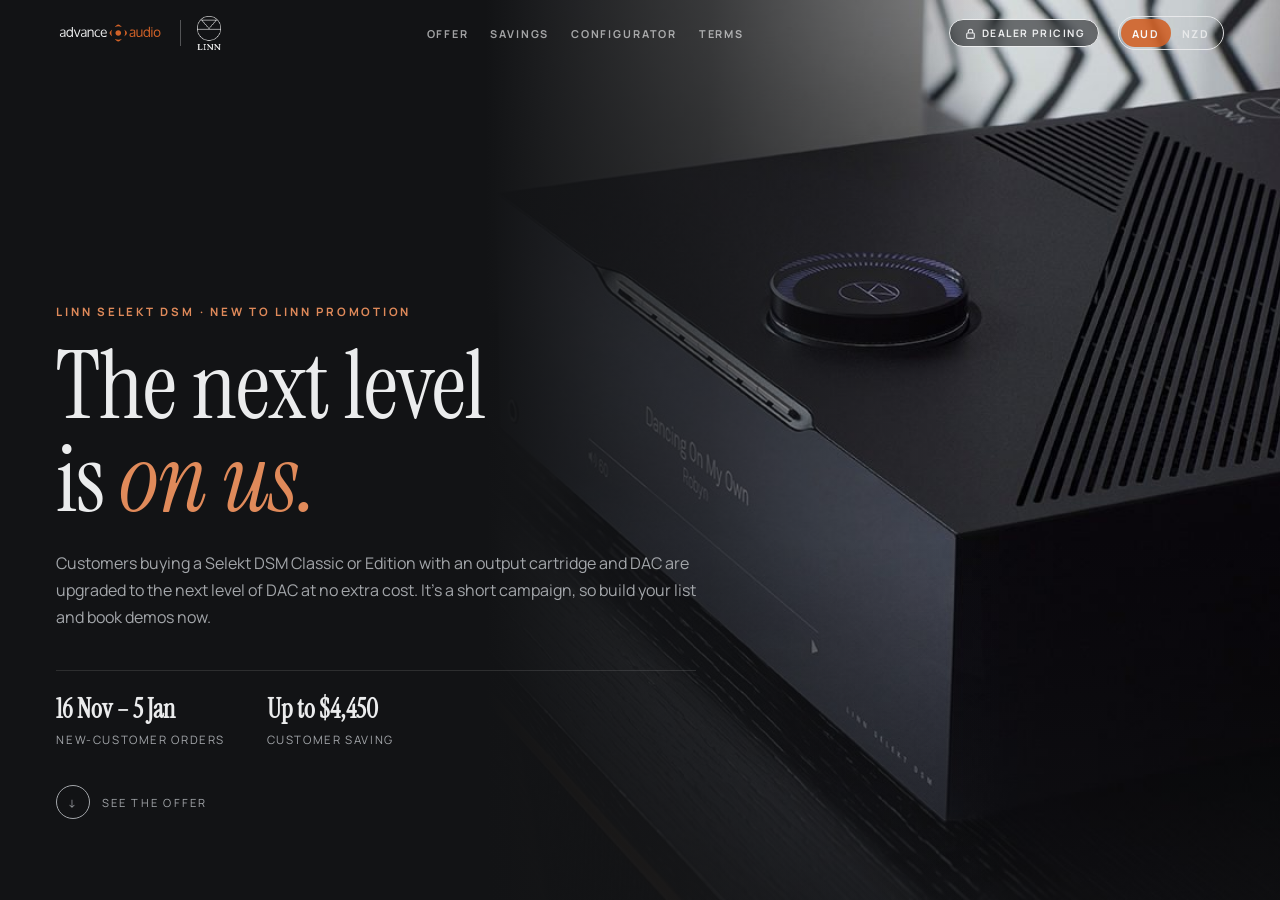
==== commit 9c6fb3af: "Customer view: hide dealer-only sections and copy until dealer pricing is unlocked Co-authored-by: P" ====
--- a/index.html
+++ b/index.html
@@ -250,6 +250,7 @@
 
 /* dealer unlock */
 html:not(.dealer-on) .dl-only{display:none!important}
+html.dealer-on .pub-only{display:none!important}
 .dlbtn{display:inline-flex;align-items:center;gap:.5em;background:none;border:1px solid currentColor;color:inherit;border-radius:999px;padding:.42rem .85rem;font:700 .64rem/1 Manrope,sans-serif;letter-spacing:.14em;text-transform:uppercase;cursor:pointer;white-space:nowrap;background:rgba(18,19,21,.55);-webkit-backdrop-filter:blur(6px);backdrop-filter:blur(6px)}
 body.on-paper .dlbtn{background:rgba(243,239,232,.6)}
 .dlbtn:hover{opacity:1}
@@ -318,11 +319,11 @@
   <nav>
     <a href="#offer" data-sec="offer">Offer</a>
     <a href="#savings" data-sec="savings">Savings</a>
-    <a href="#ordering" data-sec="ordering">Ordering</a>
-    <a href="#targets" data-sec="targets">Targets</a>
-    <a href="#floorstock" data-sec="floorstock">Floor stock</a>
+    <a class="dl-only" href="#ordering" data-sec="ordering">Ordering</a>
+    <a class="dl-only" href="#targets" data-sec="targets">Targets</a>
+    <a class="dl-only" href="#floorstock" data-sec="floorstock">Floor stock</a>
     <a href="#configurator" data-sec="configurator">Configurator</a>
-    <a href="#plan" data-sec="plan">Your plan</a>
+    <a class="dl-only" href="#plan" data-sec="plan">Your plan</a>
     <a href="#terms" data-sec="terms">Terms</a>
   </nav>
   <div class="right">
@@ -346,7 +347,7 @@
     <div class="meta r d3">
       <div><b>16 Nov – 5 Jan</b>New-customer orders</div>
       <div><b>Up to <span class="cur" data-max></span></b>Customer saving</div>
-      <div><b>+ dealer credit</b>For conversions and marketing</div>
+      <div class="dl-only"><b>+ dealer credit</b>For conversions and marketing</div>
     </div>
     <a class="scroll-cue r d4" href="#offer"><span>&#8595;</span>See the offer</a>
   </div>
@@ -355,14 +356,14 @@
 <section class="slide paper sec" id="offer">
   <div class="head2">
     <div><div class="eyebrow r">The offer</div><h2 class="r d1">Choose your DAC.<br><em>We’ll raise you one.</em></h2></div>
-    <p class="lead r d2">Following on from the OTR, Linn is opening the festive season with a New to Linn promotion. It’s a strong way to bring new customers into Selekt DSM and set up the upgrade business that follows.</p>
+    <p class="lead r d2 dl-only">Following on from the OTR, Linn is opening the festive season with a New to Linn promotion. It’s a strong way to bring new customers into Selekt DSM and set up the upgrade business that follows.</p>
   </div>
   <div class="ladder" id="ladder"></div>
   <div class="cond r d3">
     <div><b>When</b>New-customer Selekt DSM orders placed 16 November 2026 to 5 January 2027.</div>
     <div><b>Eligible</b>Selekt Classic or Edition Hub ordered with an output cartridge and a DAC.</div>
     <div><b>One per DSM</b>One DAC upgrade per Selekt DSM, even if the system has multiple DACs.</div>
-    <div><b>Customer orders</b>For customer orders only. Demo purchases aren’t eligible for the upgrade.</div>
+    <div class="dl-only"><b>Customer orders</b>For customer orders only. Demo purchases aren’t eligible for the upgrade.</div>
   </div>
 </section>
 
@@ -379,7 +380,7 @@
   <p class="fine r d3" id="svFine"></p>
 </section>
 
-<section class="slide paper sec" id="ordering">
+<section class="slide paper sec dl-only" id="ordering">
   <div class="ord-grid">
     <div>
       <div class="eyebrow r">Ordering</div>
@@ -406,7 +407,7 @@
   </div>
 </section>
 
-<section class="slide" id="targets">
+<section class="slide dl-only" id="targets">
   <div class="split">
     <div class="txt">
       <div class="eyebrow r">Who to call first</div>
@@ -423,7 +424,7 @@
   </div>
 </section>
 
-<section class="slide paper sec" id="floorstock">
+<section class="slide paper sec dl-only" id="floorstock">
   <div class="fs-grid">
     <div class="fs-pic r"><img src="img/floor.jpg" alt="Linn Selekt DSM in silver on a timber sideboard in a living room" loading="lazy"></div>
     <div>
@@ -450,7 +451,7 @@
   <div class="cfg-actions"><a class="link-btn" id="cfgOpen" href="selektor/" target="_blank" rel="noopener">Open full screen &#8599;</a><span class="fine" style="margin:0">Retail prices <span data-show-aud>in AUD include GST</span><span data-show-nzd>in NZD include GST</span>.</span></div>
 </section>
 
-<section class="slide plan" id="plan">
+<section class="slide plan dl-only" id="plan">
   <div class="head2">
     <div><div class="eyebrow r">Your opportunity · Your marketing</div><h2 class="r d1">Your plan. <em>Our credit.</em></h2></div>
     <p class="lead r d2">Tell us what you can do with this, and we’ll back you with credit towards new Linn floor stock orders. Fill in both sides, add your details and export your plan as a PDF.</p>
@@ -487,7 +488,7 @@
   <p class="fine r d3"><span data-show-aud>Credit values are in AUD and include GST.</span><span data-show-nzd>Credit values are in NZD and exclude GST.</span> Credit is earned on what you actually deliver: converted orders placed through the Summer Incentive, and marketing activity confirmed with your rep. Credit will be calculated after the promotion finishes. You will be notified how much credit you have earnt and your rep will work out an order with you.</p>
 </section>
 
-<section class="slide paper sec" id="confirm">
+<section class="slide paper sec dl-only" id="confirm">
   <div class="cf-grid">
     <div>
       <div class="eyebrow r">Export your plan</div>
@@ -523,9 +524,10 @@
 <section class="slide paper sec terms" id="terms" style="background:var(--paper-2)">
   <div class="head2">
     <div><div class="eyebrow r">Promotion terms</div><h2 class="r d1">The <em>fine print.</em></h2></div>
-    <p class="lead r d2">Plain and simple. If anything here isn’t clear, your rep will walk you through it.</p>
-  </div>
-  <ol class="r d2" id="termsList"></ol>
+    <p class="lead r d2 dl-only">Plain and simple. If anything here isn’t clear, your rep will walk you through it.</p>
+    <p class="lead r d2 pub-only">Terms and Conditions apply, please speak to your Linn specialist for more information.</p>
+  </div>
+  <ol class="r d2 dl-only" id="termsList"></ol>
 </section>
 
 <section class="slide end" id="contact">
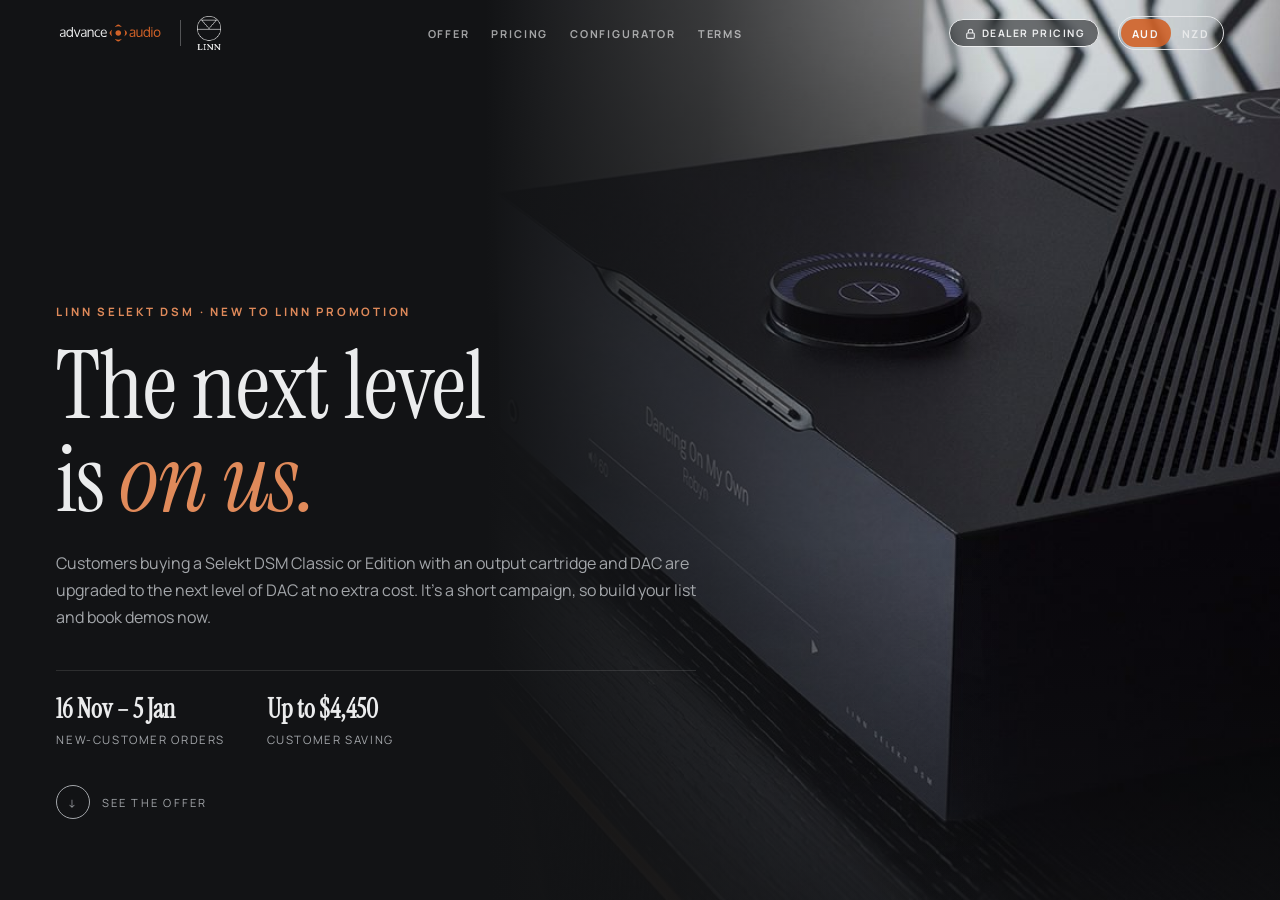
==== commit f6fd9310: "Reframe pricing around promotion price; reword targets lead Co-authored-by: Perplexity <noreply@perp" ====
--- a/index.html
+++ b/index.html
@@ -110,7 +110,7 @@
 .sv-row .rt{font-size:.86rem;color:#d6d8db;line-height:1.45}
 .sv-row .rt small{display:block;color:var(--muted);font-size:.74rem;margin-top:.2rem}
 .sv-row .amt{text-align:right;font-family:var(--serif);font-size:1.9rem;color:var(--copper-soft);line-height:1}
-.sv-row .amt small{display:block;font-family:var(--sans);font-size:.6rem;letter-spacing:.16em;text-transform:uppercase;color:var(--muted);margin-top:.35rem}
+.sv-row .amt small{white-space:nowrap;display:block;font-family:var(--sans);font-size:.6rem;letter-spacing:.16em;text-transform:uppercase;color:var(--muted);margin-top:.35rem}
 .sv-row .px{grid-column:1/-1;font-size:.74rem;color:var(--muted);display:flex;gap:.5rem;flex-wrap:wrap}
 .sv-row .px s{opacity:.8}
 .sv-row .px b{color:var(--text);font-weight:600}
@@ -318,7 +318,7 @@
   </div>
   <nav>
     <a href="#offer" data-sec="offer">Offer</a>
-    <a href="#savings" data-sec="savings">Savings</a>
+    <a href="#savings" data-sec="savings">Pricing</a>
     <a class="dl-only" href="#ordering" data-sec="ordering">Ordering</a>
     <a class="dl-only" href="#targets" data-sec="targets">Targets</a>
     <a class="dl-only" href="#floorstock" data-sec="floorstock">Floor stock</a>
@@ -369,7 +369,7 @@
 
 <section class="slide sec" id="savings">
   <div class="sv-top">
-    <div><div class="eyebrow r">Customer savings</div><h2 class="r d1" style="margin-top:1rem">What it’s <em>worth.</em></h2>
+    <div><div class="eyebrow r">Promotion pricing</div><h2 class="r d1" style="margin-top:1rem">What it’s <em>worth.</em></h2>
       <p class="lead r d2" style="margin-top:1rem">Every route to the upgrade, priced on the full Selekt DSM retail bundle the customer pays for and the one they receive.</p></div>
     <div class="tabs r d2" role="tablist" aria-label="Choose hub">
       <button type="button" class="on" data-hub="Selekt Classic" role="tab" aria-selected="true">Selekt Classic</button>
@@ -398,8 +398,7 @@
       <dl>
         <dt>Pays for</dt><dd>Selekt DSM Edition + Line Out + Katalyst DAC · <span class="cur" data-p="Selekt Edition Hub|Line Out|1|pay"></span></dd>
         <dt>Receives</dt><dd>Selekt DSM Edition + Line Out + Organik DAC · <span class="cur" data-p="Selekt Edition Hub|Line Out|1|get"></span></dd>
-        <dt>Saving</dt><dd><b class="cur" data-p="Selekt Edition Hub|Line Out|1|save"></b> to the customer</dd>
-        <dt class="dl-only">Dealer</dt><dd class="dl-only">Cost price <span data-cp>inc</span> <b class="cur" data-p="Selekt Edition Hub|Line Out|1|dpay"></b> · receive <span class="cur" data-p="Selekt Edition Hub|Line Out|1|dget"></span> dealer value</dd>
+        <dt class="dl-only">Dealer</dt><dd class="dl-only">Cost price <span data-cp>inc</span> <b class="cur" data-p="Selekt Edition Hub|Line Out|1|dpay"></b> · normally <span class="cur" data-p="Selekt Edition Hub|Line Out|1|dget"></span></dd>
         <dt>Order note</dt><dd>“Summer Incentive: Selekt DSM Edition + Line Out + Katalyst, upgraded to Organik through the promotion.”</dd>
       </dl>
       <p class="mail">Send orders to <a data-mail href="mailto:orders@advanceaudio.com.au">orders@advanceaudio.com.au</a>. The configurator below prints the exact build to quote and order for any combination.</p>
@@ -412,7 +411,7 @@
     <div class="txt">
       <div class="eyebrow r">Who to call first</div>
       <h2 class="r d1" style="margin-top:1rem">Start with the <em>warmest</em> opportunities.</h2>
-      <p class="lead r d2" style="margin-top:1.2rem">There’s been no notice period on this one. It arrives straight after 343, and it’s a shorter campaign, so build a prospect list, book demos and start conversations now.</p>
+      <p class="lead r d2" style="margin-top:1.2rem">It’s a shorter campaign, so build a prospect list, book demos and start conversations now.</p>
       <ul class="warm r d2">
         <li><span class="n">01</span><div><b>Selekt DSM considerers</b>Customers already looking at Selekt DSM who haven’t committed yet.</div></li>
         <li><span class="n">02</span><div><b>Great speakers, weaker source</b>Customers with good speakers and amplifiers but a less impressive source. A good demo will encourage them to make the step up.</div></li>
@@ -444,7 +443,7 @@
 
 <section class="slide cfg paper" id="configurator">
   <div class="head2">
-    <div><div class="eyebrow r">Selekt DSM configurator</div><h2 class="r d1">Price any build, <em>was and is.</em></h2></div>
+    <div><div class="eyebrow r">Selekt DSM configurator</div><h2 class="r d1">Price any build at its <em>promotion price.</em></h2></div>
     <p class="lead r d2">Build the system the customer will receive. You’ll see the current retail price, the Summer Incentive price and the order line to send to Orders. Then export a branded spec sheet for your customer.</p>
   </div>
   <iframe class="cfg-frame" id="cfgFrame" title="Linn Selekt DSM configurator with Summer Incentive pricing" loading="lazy"></iframe>
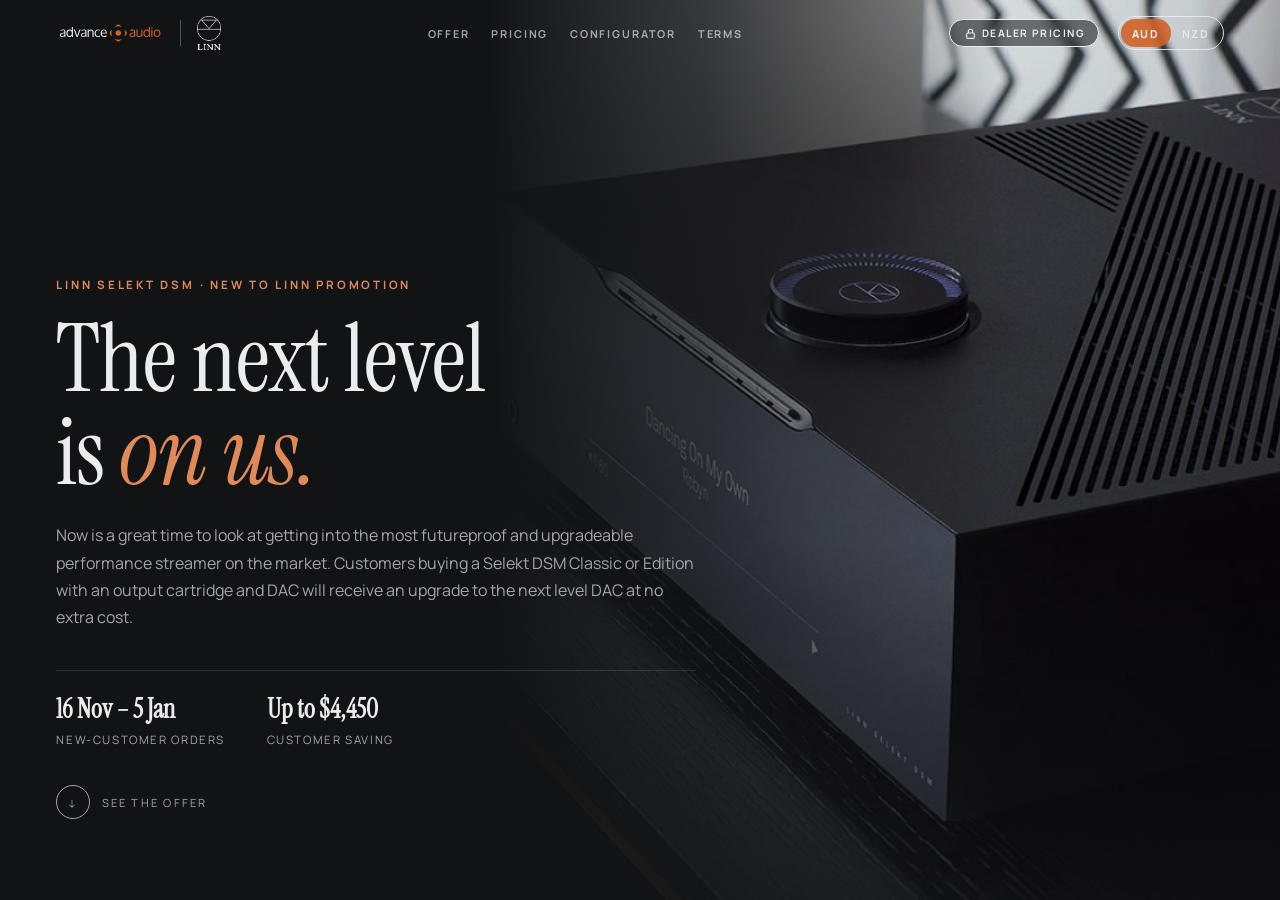
==== commit a0658b3e: "Customer-facing cover lead Co-authored-by: Perplexity <noreply@perplexity.ai>" ====
--- a/index.html
+++ b/index.html
@@ -343,7 +343,8 @@
   <div class="copy">
     <div class="eyebrow r">Linn Selekt DSM · New to Linn promotion</div>
     <h1 class="r d1">The next level<br>is <em>on us.</em></h1>
-    <p class="lead r d2">Customers buying a Selekt DSM Classic or Edition with an output cartridge and DAC are upgraded to the next level of DAC at no extra cost. It’s a short campaign, so build your list and book demos now.</p>
+    <p class="lead r d2 dl-only">Customers buying a Selekt DSM Classic or Edition with an output cartridge and DAC are upgraded to the next level of DAC at no extra cost. It’s a short campaign, so build your list and book demos now.</p>
+    <p class="lead r d2 pub-only">Now is a great time to look at getting into the most futureproof and upgradeable performance streamer on the market. Customers buying a Selekt DSM Classic or Edition with an output cartridge and DAC will receive an upgrade to the next level DAC at no extra cost.</p>
     <div class="meta r d3">
       <div><b>16 Nov – 5 Jan</b>New-customer orders</div>
       <div><b>Up to <span class="cur" data-max></span></b>Customer saving</div>
